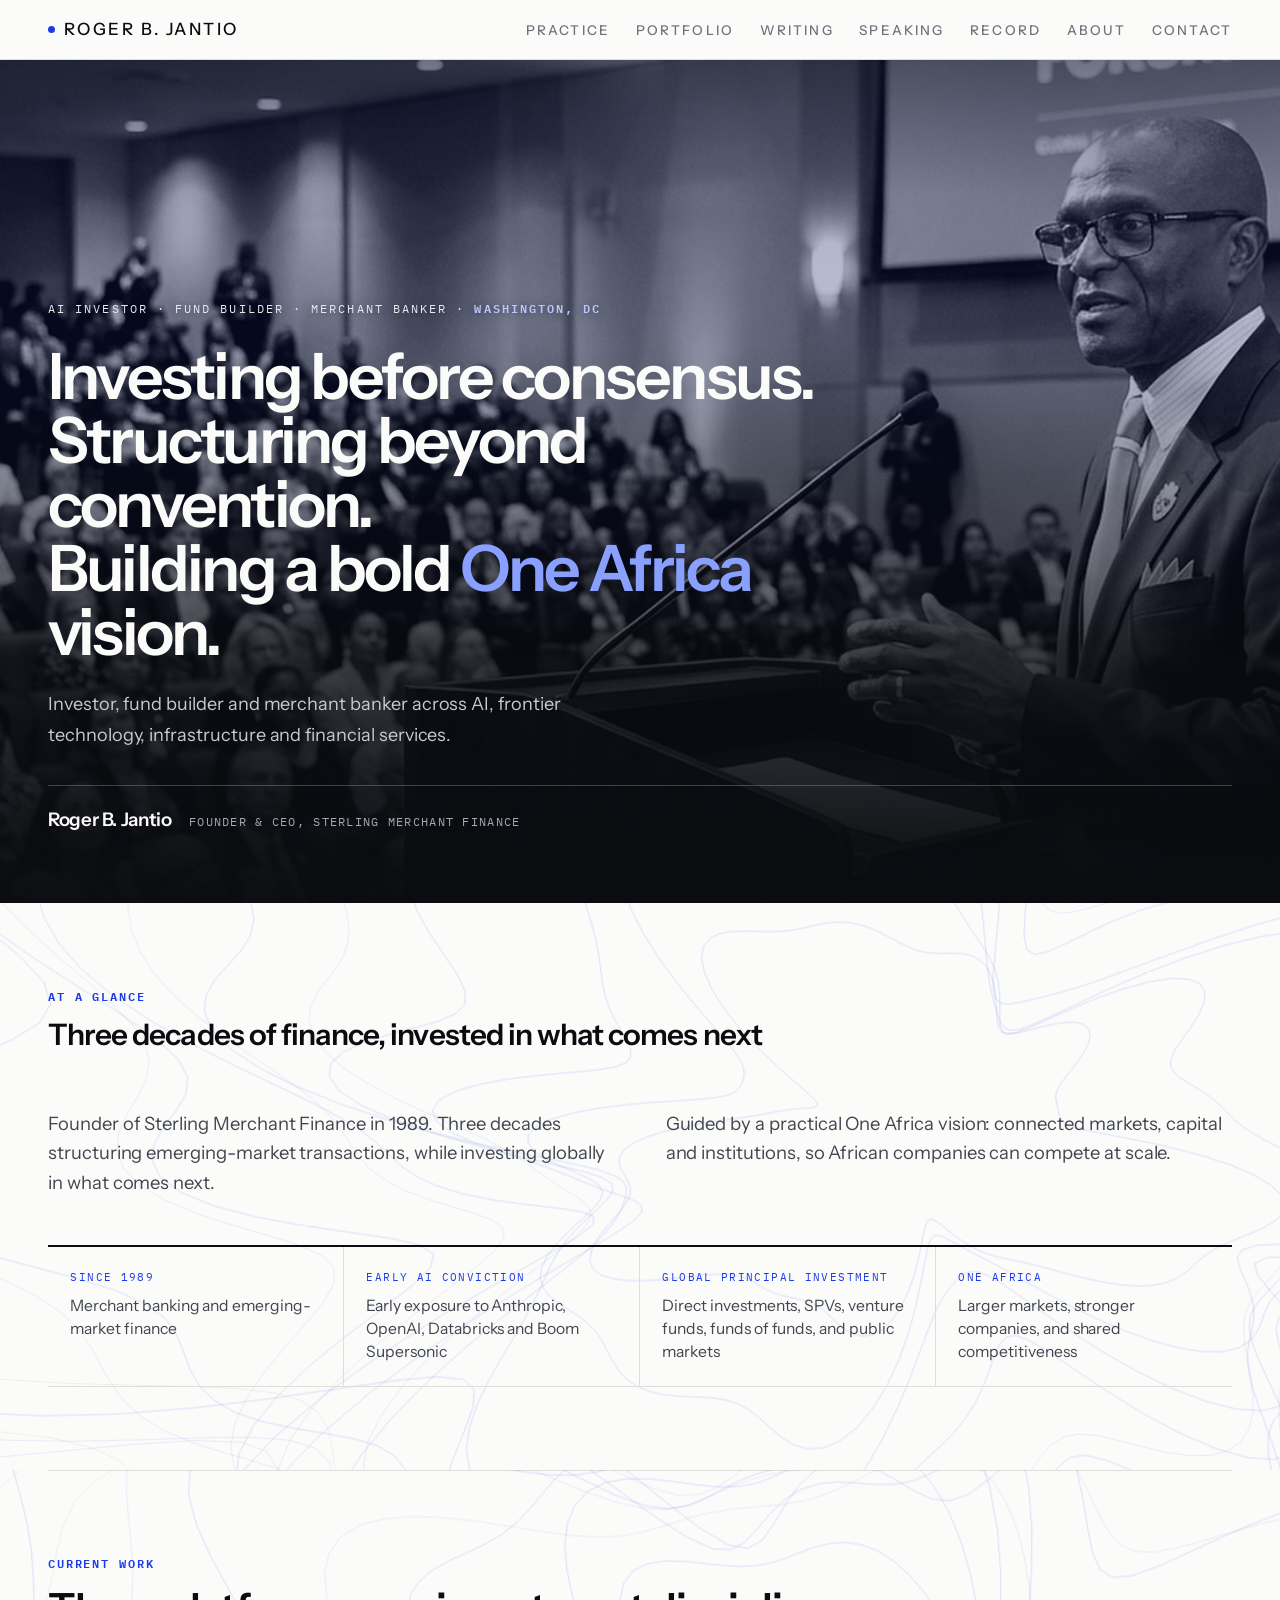
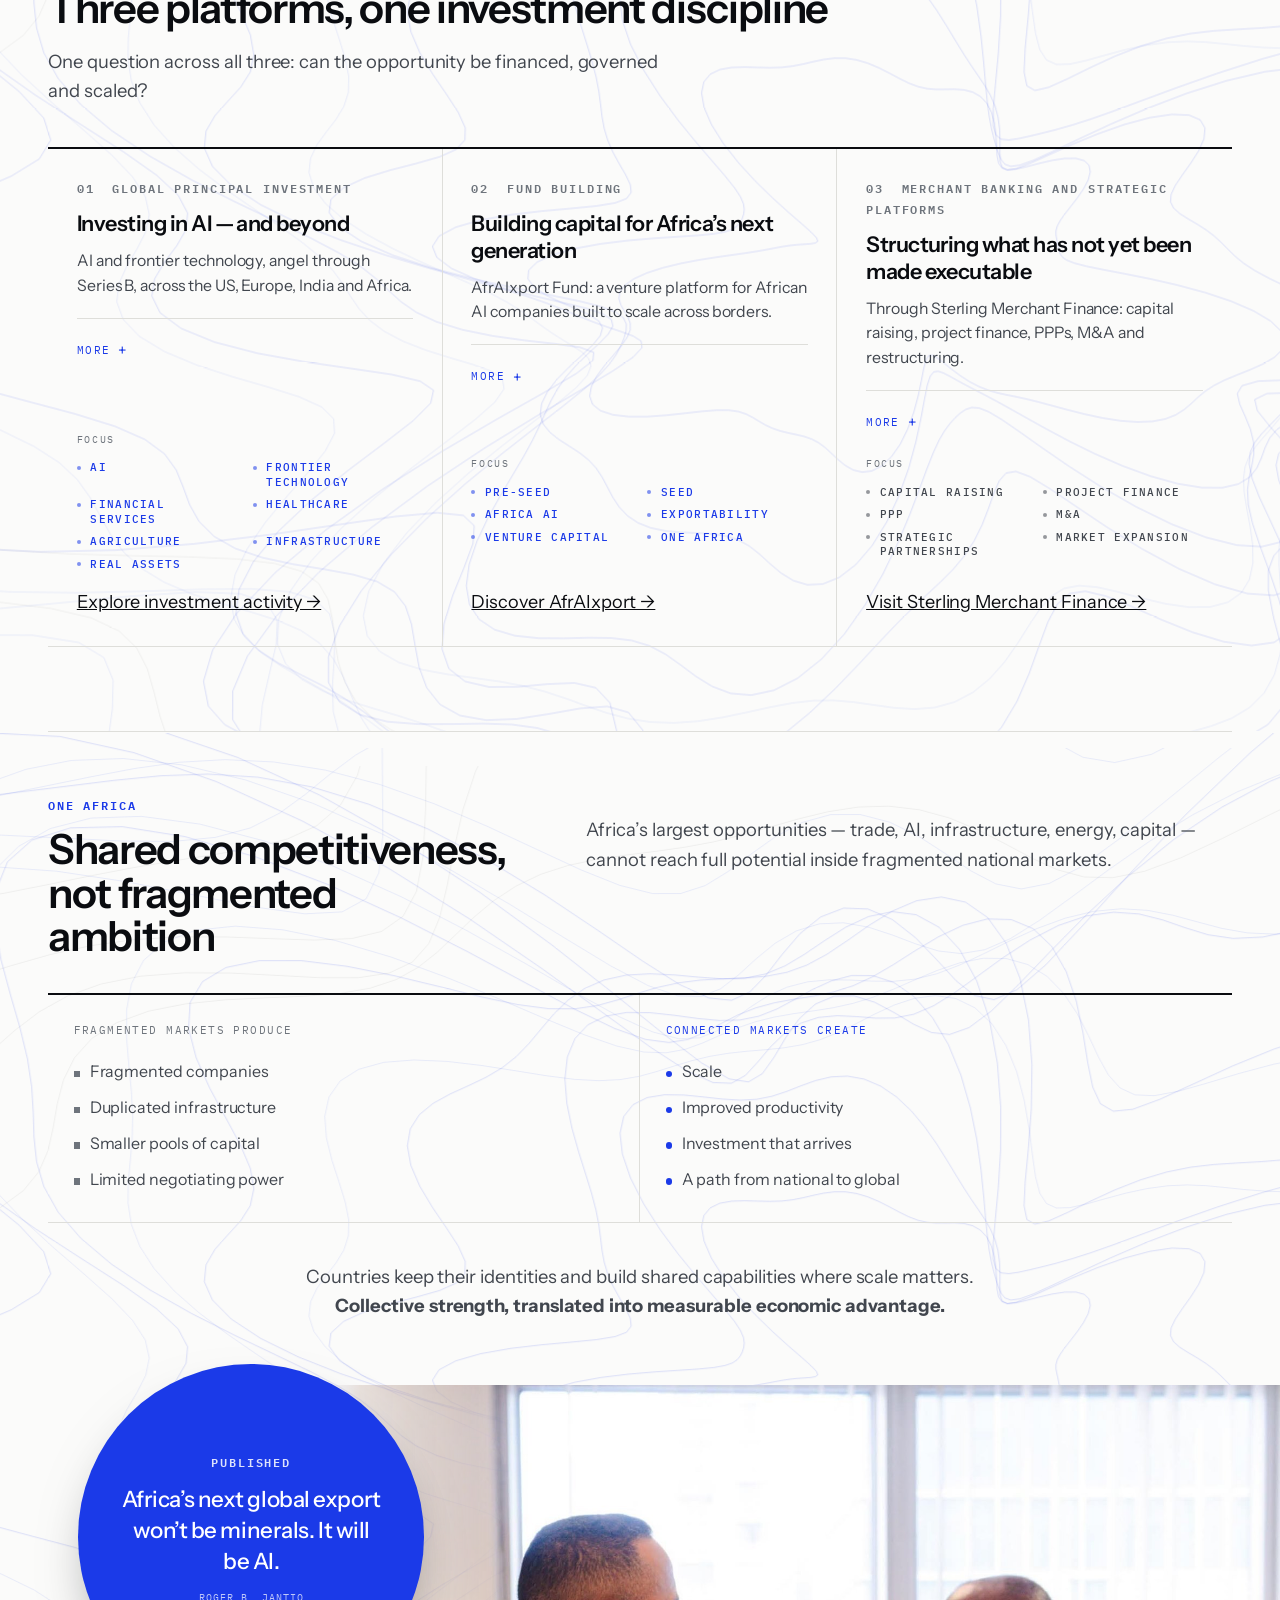
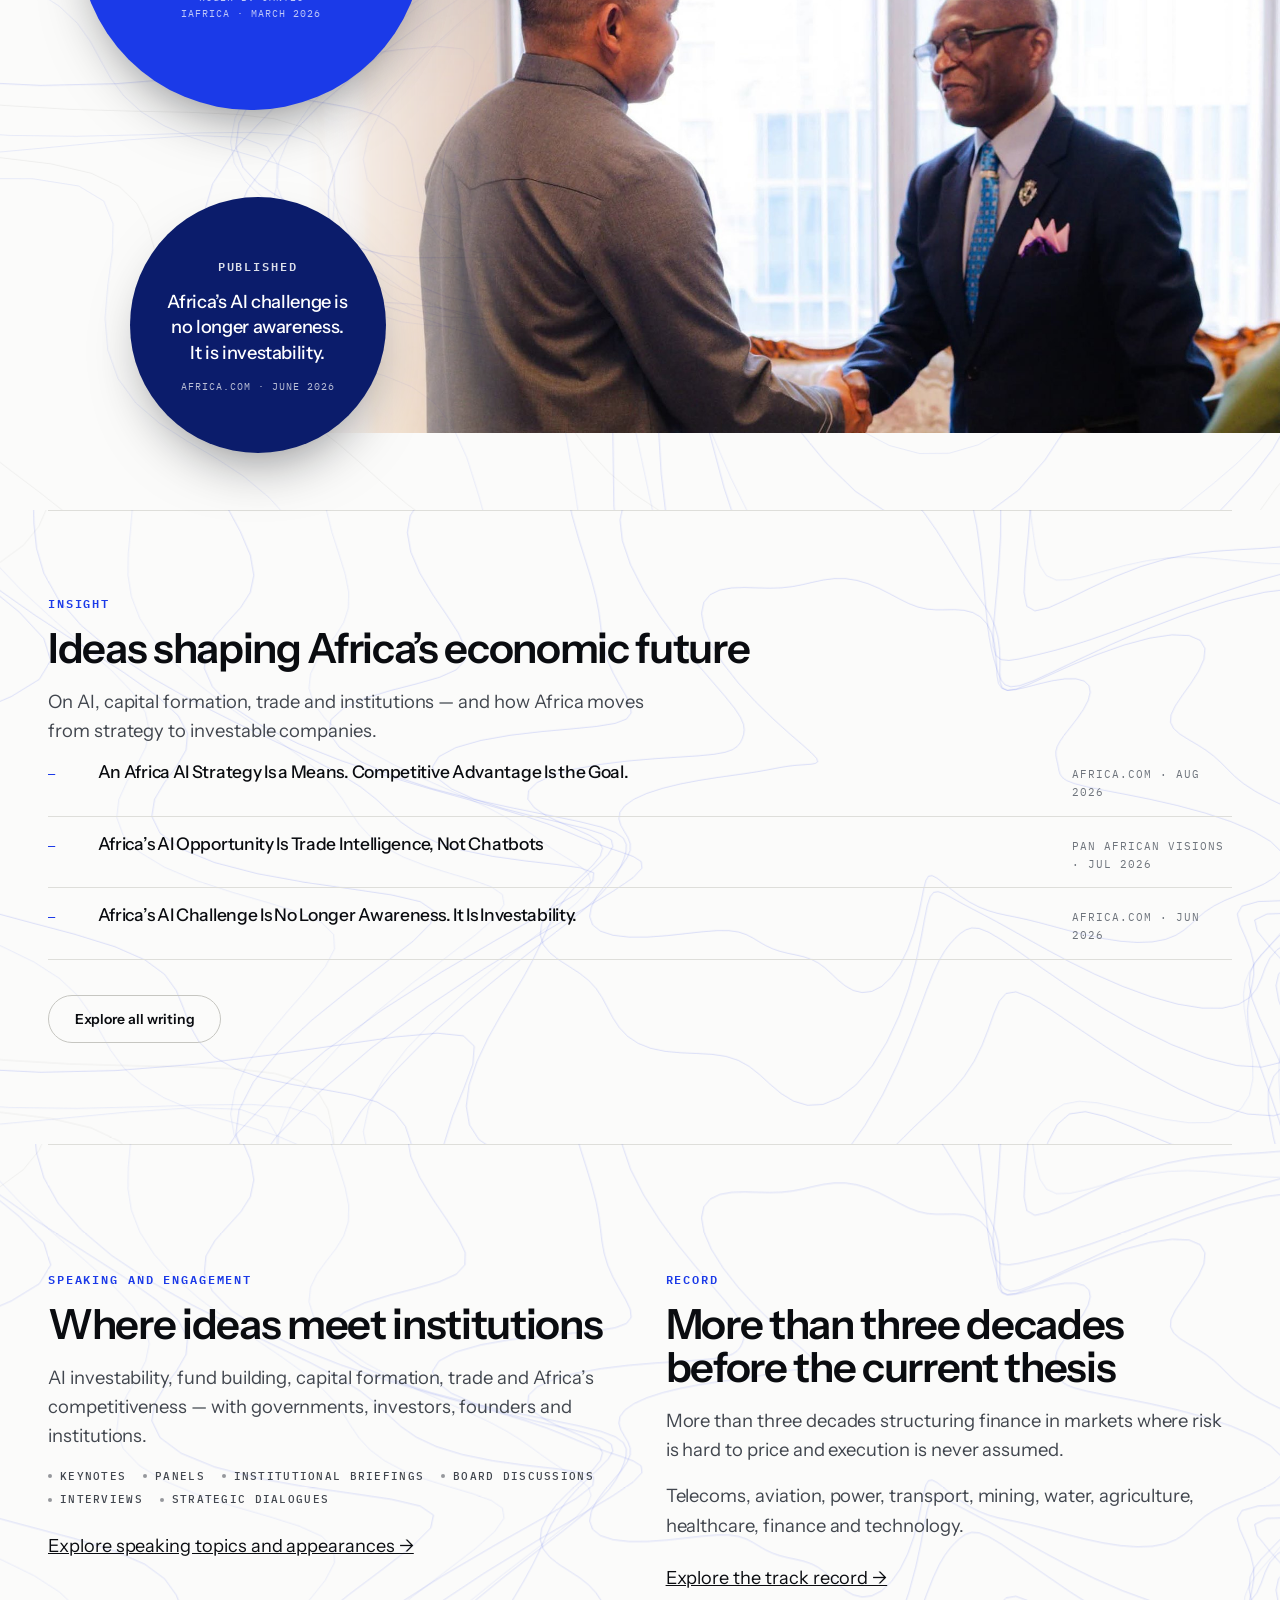
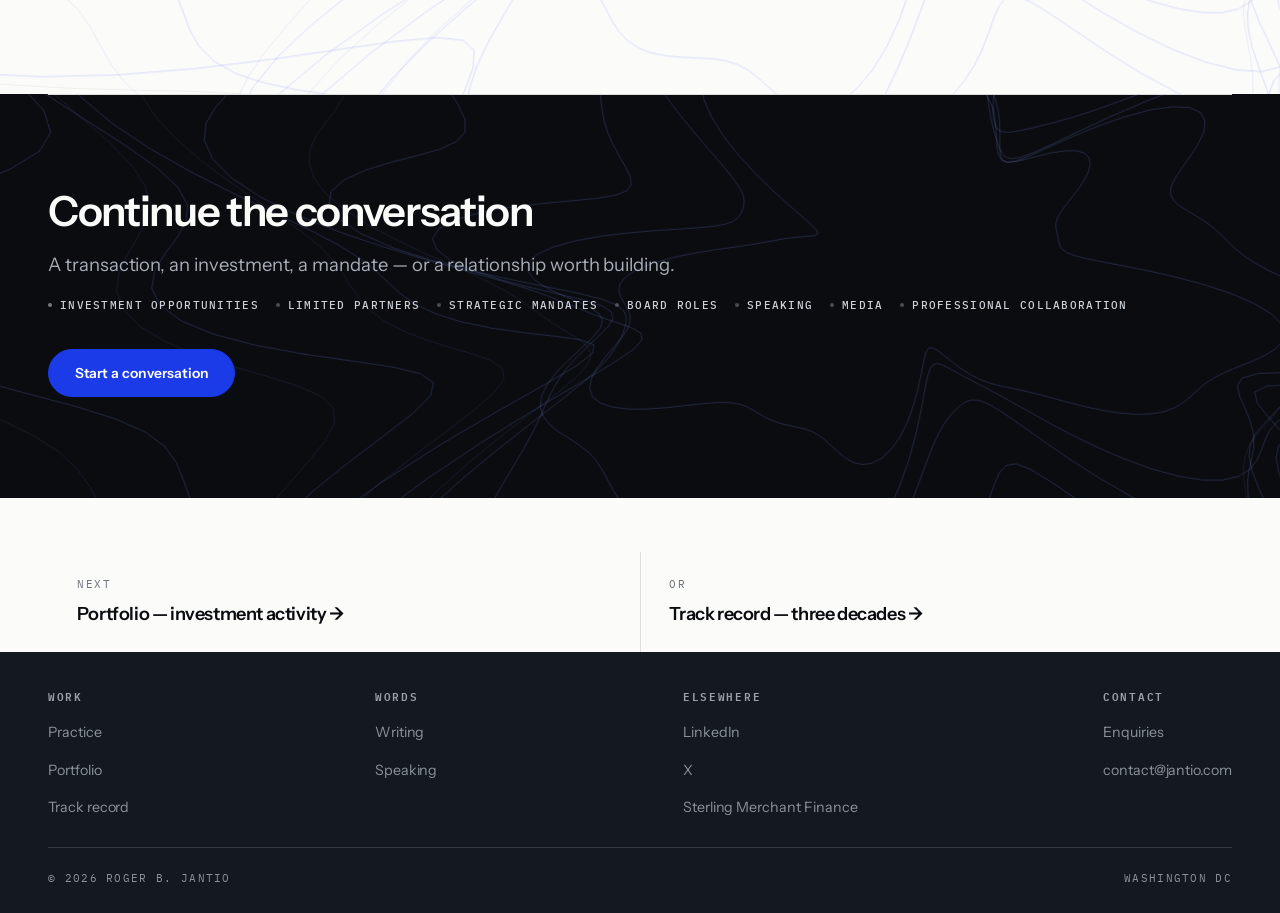
==== index.html @ f19a472d "Add files via upload" ====
<!DOCTYPE html>
<html lang="en">
<head>
<meta charset="utf-8">
<meta name="viewport" content="width=device-width, initial-scale=1">
<title>Roger B. Jantio — AI Investor &amp; Capital Structuring</title>
<meta name="description" content="Roger B. Jantio invests in early-stage AI companies, advises institutions on AI implementation, and builds the investment case for Africa's AI ecosystem. Founder and CEO, Sterling Merchant Finance Ltd.">
<link rel="preconnect" href="https://fonts.googleapis.com">
<link rel="preconnect" href="https://fonts.gstatic.com" crossorigin>
<link href="https://fonts.googleapis.com/css2?family=Instrument+Sans:ital,wght@0,400;0,500;0,600;0,700;1,400&family=IBM+Plex+Mono:wght@400;500;600&display=swap" rel="stylesheet">
<link rel="icon" type="image/png" href="images/favicon.png">
<link rel="stylesheet" href="assets/roger.css">
</head>
<body>
<nav class="nav">
  <div class="nav-in">
    <a class="id" href="index.html"><span class="dot" aria-hidden="true"></span>Roger&nbsp;B.&nbsp;Jantio</a>
    <ul class="nav-links">
      <li><a href="practice.html">Practice</a></li>
      <li><a href="portfolio.html">Portfolio</a></li>
      <li><a href="writing.html">Writing</a></li>
      <li><a href="speaking.html">Speaking</a></li>
      <li><a href="record.html">Record</a></li>
      <li><a href="about.html">About</a></li>
      <li><a href="contact.html">Contact</a></li>
    </ul>
    <button class="burger" aria-label="Menu" aria-expanded="false"><i></i><i></i><i></i></button>
  </div>
</nav>
<header class="hero">
  <div class="hero-shot">
    <img src="images/hero-wide.jpg" alt="Roger B. Jantio speaking at a lectern before a full auditorium">
    <div class="ghost">Wide shot &nbsp;&middot;&nbsp; images/hero-wide.jpg &nbsp;&middot;&nbsp; landscape, 21:9 or wider</div>
  </div>
  <div class="field" aria-hidden="true"></div>
  <div class="hero-in">
    <p class="kick up u1">AI investor &middot; Fund builder &middot; Merchant banker &middot; <b>Washington,&nbsp;DC</b></p>
    <h1 class="up u2">Investing before consensus.<br>Structuring beyond convention.<br>Building a bold <em>One Africa</em> vision.</h1>
    <p class="sub up u3">Investor, fund builder and merchant banker across AI, frontier technology, infrastructure and financial services.</p>
    <div class="nm up u4">
      <span class="n">Roger B. Jantio</span>
      <span class="r">Founder &amp; CEO, Sterling Merchant Finance</span>
    </div>
  </div>

</header>

<section class="sect">
  <div class="field" aria-hidden="true"></div>
  <div class="wrap">
    <span class="lab">At a glance</span>
    <h2 class="h2 h2-s">Three decades of finance, invested in what comes next</h2>
    <div class="duo">
      <p class="dek">Founder of Sterling Merchant Finance in 1989. Three decades structuring emerging-market transactions, while investing globally in what comes next.</p>
      <p class="dek">Guided by a practical One Africa vision: connected markets, capital and institutions, so African companies can compete at scale.</p>
    </div>
    <ul class="creds">
      <li><span class="cr-k">Since 1989</span><span class="cr-v">Merchant banking and emerging-market finance</span></li>
      <li><span class="cr-k">Early AI conviction</span><span class="cr-v">Early exposure to Anthropic, OpenAI, Databricks and Boom Supersonic</span></li>
      <li><span class="cr-k">Global principal investment</span><span class="cr-v">Direct investments, SPVs, venture funds, funds of funds, and public markets</span></li>
      <li><span class="cr-k">One Africa</span><span class="cr-v">Larger markets, stronger companies, and shared competitiveness</span></li>
    </ul>
  </div>
</section>

<section class="sect hr">
  <div class="field" aria-hidden="true"></div>
  <div class="wrap">
    <span class="lab">Current work</span>
    <h2 class="h2">Three platforms, one investment discipline</h2>
    <p class="dek">One question across all three: can the opportunity be financed, governed and scaled?</p>
    <div class="plats">
    <div class="plat">
      <span class="lab lab-m">01 &nbsp;Global principal investment</span>
      <h3>Investing in AI &mdash; and beyond</h3>
      <p>AI and frontier technology, angel through Series B, across the US, Europe, India and Africa.</p>
      <details class="more"><summary>More</summary><div class="more-bd"><p>The portfolio includes early investment exposure to companies that have since become leaders in artificial intelligence, alongside emerging businesses with credible paths toward category leadership and unicorn scale.</p><p>Beyond technology, Roger invests in and evaluates select opportunities across financial services, healthcare, sustainable agriculture, consumer markets, infrastructure, and real assets.</p></div></details>
      <span class="tg-lab">Focus</span><div class="tags"><span class="chip chip-a">AI</span><span class="chip chip-a">Frontier technology</span><span class="chip chip-a">Financial services</span><span class="chip chip-a">Healthcare</span><span class="chip chip-a">Agriculture</span><span class="chip chip-a">Infrastructure</span><span class="chip chip-a">Real assets</span></div>
      <a class="out" href="portfolio.html">Explore investment activity &rarr;</a>
    </div>
    <div class="plat">
      <span class="lab lab-m">02 &nbsp;Fund building</span>
      <h3>Building capital for Africa&rsquo;s next generation</h3>
      <p>AfrAIxport Fund: a venture platform for African AI companies built to scale across borders.</p>
      <details class="more"><summary>More</summary><div class="more-bd"><p>The fund is grounded in a simple thesis: Africa&rsquo;s AI challenge is no longer awareness. It is investability. The opportunity is to connect capable founders with appropriate capital, institutional support, larger markets, and pathways to global competitiveness.</p></div></details>
      <span class="tg-lab">Focus</span><div class="tags"><span class="chip chip-a">Pre-seed</span><span class="chip chip-a">Seed</span><span class="chip chip-a">Africa AI</span><span class="chip chip-a">Exportability</span><span class="chip chip-a">Venture capital</span><span class="chip chip-a">One Africa</span></div>
      <a class="out" href="practice.html#fund">Discover AfrAIxport &rarr;</a>
    </div>
    <div class="plat">
      <span class="lab lab-m">03 &nbsp;Merchant banking and strategic platforms</span>
      <h3>Structuring what has not yet been made executable</h3>
      <p>Through Sterling Merchant Finance: capital raising, project finance, PPPs, M&amp;A and restructuring.</p>
      <details class="more"><summary>More</summary><div class="more-bd"><p>His work spans governments, development institutions, corporations, investors, and sponsors, principally across Africa and other emerging markets. Where conviction and interests align, Sterling may also invest alongside its partners.</p></div></details>
      <span class="tg-lab">Focus</span><div class="tags"><span class="chip chip">Capital raising</span><span class="chip chip">Project finance</span><span class="chip chip">PPP</span><span class="chip chip">M&amp;A</span><span class="chip chip">Strategic partnerships</span><span class="chip chip">Market expansion</span></div>
      <a class="out" href="https://www.sterlingus.com/" target="_blank" rel="noopener">Visit Sterling Merchant Finance &rarr;</a>
    </div>
    </div>
  </div>
</section>

<section class="cols sect hr thesis-full">
  <div class="field" aria-hidden="true"></div>
  <div class="wrap">
    <span class="lab">One Africa</span>
    <h2 class="h2">Shared competitiveness, not fragmented ambition</h2>
    <p class="dek">Africa&rsquo;s largest opportunities &mdash; trade, AI, infrastructure, energy, capital &mdash; cannot reach full potential inside fragmented national markets.</p>
    <div class="versus">
      <div class="vs-col"><p class="vs-h">Fragmented markets produce</p><ul><li>Fragmented companies</li><li>Duplicated infrastructure</li><li>Smaller pools of capital</li><li>Limited negotiating power</li></ul></div>
      <div class="vs-col good"><p class="vs-h">Connected markets create</p><ul><li>Scale</li><li>Improved productivity</li><li>Investment that arrives</li><li>A path from national to global</li></ul></div>
    </div>
    <p class="dek closing">Countries keep their identities and build shared capabilities where scale matters. <strong>Collective strength, translated into measurable economic advantage.</strong></p>
  </div>
  <div class="thesis-in">
      <figure class="thesis-img">
        <img src="images/thesis.jpg" alt="Roger B. Jantio greeted with a handshake at a meeting, Republic of Madagascar">
        <div class="ghost">images/thesis.jpg</div>
      </figure>
      <figure class="quote reveal">
        <span class="lab">Published</span>
        <blockquote>Africa&rsquo;s next global export won&rsquo;t be minerals. It will be AI.</blockquote>
        <figcaption>Roger B. Jantio<br>iAfrica &middot; March 2026</figcaption>
      </figure>
      <figure class="quote2 reveal reveal-2">
        <span class="lab">Published</span>
        <blockquote>Africa&rsquo;s AI challenge is no longer awareness. It is investability.</blockquote>
        <figcaption>Africa.com &middot; June 2026</figcaption>
      </figure>
  </div>
</section>

<section class="sect hr">
  <div class="field" aria-hidden="true"></div>
  <div class="wrap">
    <span class="lab">Insight</span>
    <h2 class="h2">Ideas shaping Africa&rsquo;s economic future</h2>
    <p class="dek">On AI, capital formation, trade and institutions &mdash; and how Africa moves from strategy to investable companies.</p>
    <ul class="arts">
      <li><a href="https://africa.com/an-africa-ai-strategy-is-a-means-competitive-advantage-is-the-goal" target="_blank" rel="noopener"><span class="ix">&mdash;</span><span class="ti">An Africa AI Strategy Is a Means. Competitive Advantage Is the Goal.</span><span class="sr">Africa.com &middot; Aug 2026</span></a></li>
      <li><a href="https://panafricanvisions.com/2026/07/africas-ai-opportunity-is-trade-intelligence-not-chatbots/" target="_blank" rel="noopener"><span class="ix">&mdash;</span><span class="ti">Africa&rsquo;s AI Opportunity Is Trade Intelligence, Not Chatbots</span><span class="sr">Pan African Visions &middot; Jul 2026</span></a></li>
      <li><a href="https://africa.com/africas-ai-challenge-is-no-longer-awareness-it-is-investability/" target="_blank" rel="noopener"><span class="ix">&mdash;</span><span class="ti">Africa&rsquo;s AI Challenge Is No Longer Awareness. It Is Investability.</span><span class="sr">Africa.com &middot; Jun 2026</span></a></li>
    </ul>
    <p style="margin-top:clamp(1.5rem,3vw,2.2rem)"><a class="pill pill-d" href="writing.html">Explore all writing</a></p>
  </div>
</section>

<section class="sect hr">
  <div class="field" aria-hidden="true"></div>
  <div class="wrap">
    <div class="duo">
      <div>
        <span class="lab">Speaking and engagement</span>
        <h2 class="h2">Where ideas meet institutions</h2>
        <p class="dek">AI investability, fund building, capital formation, trade and Africa&rsquo;s competitiveness &mdash; with governments, investors, founders and institutions.</p>
        <div class="tags"><span class="chip">Keynotes</span><span class="chip">Panels</span><span class="chip">Institutional briefings</span><span class="chip">Board discussions</span><span class="chip">Interviews</span><span class="chip">Strategic dialogues</span></div>
        <p style="margin-top:1.4rem"><a class="out" href="speaking.html">Explore speaking topics and appearances &rarr;</a></p>
      </div>
      <div>
        <span class="lab">Record</span>
        <h2 class="h2">More than three decades before the current thesis</h2>
        <p class="dek">More than three decades structuring finance in markets where risk is hard to price and execution is never assumed.</p>
        <p class="dek">Telecoms, aviation, power, transport, mining, water, agriculture, healthcare, finance and technology.</p>
        <p style="margin-top:1.4rem"><a class="out" href="record.html">Explore the track record &rarr;</a></p>
      </div>
    </div>
  </div>
</section>

<section class="sect dk hr">
  <div class="field" aria-hidden="true"></div>
  <div class="wrap">
    <h2 class="h2">Continue the conversation</h2>
    <p class="dek">A transaction, an investment, a mandate &mdash; or a relationship worth building.</p>
    <div class="tags"><span class="chip">Investment opportunities</span><span class="chip">Limited partners</span><span class="chip">Strategic mandates</span><span class="chip">Board roles</span><span class="chip">Speaking</span><span class="chip">Media</span><span class="chip">Professional collaboration</span></div>
    <p style="margin-top:clamp(1.5rem,3vw,2.2rem)"><a class="pill" href="contact.html">Start a conversation</a></p>
  </div>
</section>

<div class="wrap">
  <div class="nextnav">
    <a href="portfolio.html"><span class="k">Next</span><span class="t">Portfolio &mdash; investment activity &rarr;</span></a>
    <a href="record.html"><span class="k">Or</span><span class="t">Track record &mdash; three decades &rarr;</span></a>
  </div>
</div>
<footer>
  <div class="foot-in">
    <div class="foot-top">
      <div><h5>Work</h5><ul><li><a href="practice.html">Practice</a></li><li><a href="portfolio.html">Portfolio</a></li><li><a href="record.html">Track record</a></li></ul></div>
      <div><h5>Words</h5><ul><li><a href="writing.html">Writing</a></li><li><a href="speaking.html">Speaking</a></li></ul></div>
      <div><h5>Elsewhere</h5><ul>
        <li><a href="https://www.linkedin.com/in/roger-jantio-3262a113/" target="_blank" rel="noopener">LinkedIn</a></li>
        <li><a href="https://x.com/Rjantio" target="_blank" rel="noopener">X</a></li>
        <li><a href="https://www.sterlingus.com" target="_blank" rel="noopener">Sterling Merchant Finance</a></li>
      </ul></div>
      <div><h5>Contact</h5><ul><li><a href="contact.html">Enquiries</a></li><li><a href="mailto:contact@jantio.com">contact@jantio.com</a></li></ul></div>
    </div>
    <div class="foot-bot"><span>&copy; 2026 Roger B. Jantio</span><span>Washington&nbsp;DC</span></div>
  </div>
</footer>

<script src="assets/site.js"></script>
</body>
</html>
---- assets/roger.css ----
/* ============================================================
   Roger B. Jantio — shared stylesheet
   Sister system to Sterling: same fonts and cobalt, different
   structure. Cinematic dark hero, light editorial body.
   ============================================================ */

:root{
  --paper:#FBFBFA;
  --panel:#F1F1EF;
  --ink:#0A0C10;
  --ink-lift:#141821;
  --ink-2:#41464E;
  --ink-3:#6E747C;
  --line:#DEDEDA;
  --line-2:#C6C6C1;
  --line-dk:rgba(251,251,250,.15);
  --cobalt:#1B3AE8;
  --navy:#0B1C6B;
  --cobalt-lift:#8AA0FF;
  --amber:#E09B18;
  --wash:rgba(27,58,232,.055);
  --sans:'Instrument Sans',-apple-system,'Segoe UI',Helvetica,Arial,sans-serif;
  --mono:'IBM Plex Mono',ui-monospace,'SF Mono',Menlo,monospace;
  --gut:clamp(1.3rem,4vw,3rem);
  --max:82rem;
}
*{box-sizing:border-box}
html{-webkit-text-size-adjust:100%;scroll-behavior:smooth}
body{
  margin:0;background:var(--paper);color:var(--ink);font-family:var(--sans);
  font-size:clamp(1.04rem,.32vw + .97rem,1.13rem);line-height:1.68;letter-spacing:-.003em;
  -webkit-font-smoothing:antialiased;overflow-x:hidden;
}
a{color:inherit}
img{max-width:100%}
.wrap{max-width:var(--max);margin:0 auto;padding:0 var(--gut);position:relative;z-index:2}
.sect{padding:clamp(3.2rem,6.5vw,5.6rem) 0;position:relative}
.sect.hr::before{content:"";position:absolute;top:0;left:var(--gut);right:var(--gut);height:1px;background:var(--line)}
.dk{background:var(--ink);color:var(--paper)}
.dk .lab{color:var(--cobalt-lift)}
.dk .h1,.dk .h2,.dk .h3{color:var(--paper)}
.dk .dek{color:#A8AEB7}
.dk .note{color:#767D87}
.dk .chip{border-color:var(--line-dk);color:#CDD2D9}
.dk .prose p{color:#B5BBC3}

/* ---------- type ---------- */
.lab{font-family:var(--mono);font-weight:600;font-size:.78rem;letter-spacing:.15em;text-transform:uppercase;color:var(--cobalt);display:block}
.lab-m{color:var(--ink-3)}
.h1{font-size:clamp(2.1rem,5.2vw,3.6rem);font-weight:600;letter-spacing:-.04em;line-height:1;margin:.85rem 0 0;text-wrap:balance}
.h2{font-size:clamp(1.7rem,3.4vw,2.6rem);font-weight:600;letter-spacing:-.032em;line-height:1.04;margin:.8rem 0 0}
.h3{font-size:1.2rem;font-weight:600;letter-spacing:-.024em;margin:0}
.dek{margin:1.05rem 0 0;color:var(--ink-2);max-width:45rem;font-size:1.15rem;line-height:1.6}
.prose p{margin:0 0 1.15rem;max-width:43rem;color:var(--ink-2)}
.prose p:last-child{margin-bottom:0}
.chip{font-family:var(--mono);font-size:.67rem;font-weight:500;letter-spacing:.12em;text-transform:uppercase;border:1px solid var(--line-2);color:var(--ink-2);padding:.22rem .45rem;display:inline-block;white-space:nowrap}
.chip-a{border-color:var(--cobalt);color:var(--cobalt)}
.tags{display:flex;flex-wrap:wrap;gap:.32rem;margin-top:1rem}
/* ---------- bulleted lists ---------- */
.blist{list-style:none;margin:1.2rem 0 0;padding:0}
.blist li{position:relative;padding:.65rem 0 .65rem 1.7rem;color:var(--ink-2);border-bottom:1px solid var(--line);max-width:43rem}
.blist li:first-child{border-top:1px solid var(--line)}
.blist li::before{content:"";position:absolute;left:0;top:1.35em;width:.75rem;height:1.5px;background:var(--cobalt)}
.blist strong{color:var(--ink);font-weight:600}
.dk .blist li{color:#B5BBC3;border-color:var(--line-dk)}
.dk .blist li:first-child{border-top-color:var(--line-dk)}
.dk .blist strong{color:var(--paper)}

.note{font-family:var(--mono);font-size:.72rem;letter-spacing:.04em;color:var(--ink-3);margin-top:.9rem;line-height:1.75}
.pill{display:inline-block;border-radius:999px;padding:.7rem 1.6rem;text-decoration:none;font-size:.87rem;font-weight:600;background:var(--cobalt);color:#fff;border:1.5px solid var(--cobalt);transition:all .2s}
.pill:hover{background:#0A1E8C;border-color:#0A1E8C}
.pill-d{background:transparent;color:var(--ink);border-color:var(--line-2)}
.pill-d:hover{background:var(--ink);color:var(--paper);border-color:var(--ink)}
.pill-o{background:transparent;color:#fff;border-color:rgba(255,255,255,.7)}
.pill-o:hover{background:#fff;color:var(--ink)}

/* ---------- contour field ---------- */
.field{position:absolute;inset:0;overflow:hidden;pointer-events:none;z-index:0}
.field svg{position:absolute;left:50%;top:50%;width:172%;height:auto;transform:translate(-50%,-50%);will-change:transform}
.field path{fill:none;vector-effect:non-scaling-stroke}
.fl-1 path{stroke:rgba(27,58,232,.15);stroke-width:1}
.fl-2 path{stroke:rgba(27,58,232,.085);stroke-width:1}
.fl-3 path{stroke:rgba(10,12,16,.06);stroke-width:1}
.dk .fl-1 path{stroke:rgba(138,160,255,.22)}
.dk .fl-2 path{stroke:rgba(138,160,255,.12)}
.dk .fl-3 path{stroke:rgba(251,251,250,.06)}


/* ---------- large-display scaling ----------
   Below 1750px nothing changes, so laptops render exactly as before. Above it
   the root grows about 1px per 100px of viewport, capped at 34px — so type,
   spacing and the 84rem container all scale together on a big monitor or a
   conference-room screen instead of shrinking into the middle. */
@media(min-width:1750px){
  html{font-size:clamp(16px, calc(16px + (100vw - 1750px) / 100), 34px)}
}

/* ---------- nav ---------- */
.nav{position:sticky;top:0;z-index:90;background:rgba(251,251,250,.93);backdrop-filter:blur(12px);border-bottom:1px solid var(--line)}
.nav-in{max-width:var(--max);margin:0 auto;padding:.9rem var(--gut);display:flex;align-items:center;justify-content:space-between;gap:1.2rem}
.nav .id{font-size:1.06rem;font-weight:500;letter-spacing:.15em;text-transform:uppercase;text-decoration:none;display:flex;align-items:center;gap:.55rem;white-space:nowrap}
.dot{width:.44rem;height:.44rem;border-radius:50%;background:var(--cobalt);display:inline-block;flex:0 0 auto}
.nav-links{display:flex;gap:clamp(.7rem,2vw,1.7rem);list-style:none;margin:0;padding:0;align-items:center}
.nav-links a{font-size:.84rem;font-weight:500;letter-spacing:.16em;text-transform:uppercase;text-decoration:none;color:var(--ink-3);padding:.25rem 0;border-bottom:1.5px solid transparent;transition:color .18s,border-color .18s;white-space:nowrap}
.nav-links a:hover,.nav-links a:focus-visible{color:var(--ink);border-bottom-color:var(--cobalt)}
.nav-links a[aria-current="page"]{color:var(--ink);border-bottom-color:var(--cobalt)}
.burger{display:none;appearance:none;background:transparent;border:1px solid var(--line-2);width:38px;height:34px;cursor:pointer;position:relative;border-radius:2px}
.burger i{position:absolute;left:9px;right:9px;height:1.5px;background:var(--ink);transition:transform .25s,opacity .2s}
.burger i:nth-child(1){top:11px}.burger i:nth-child(2){top:16px}.burger i:nth-child(3){top:21px}
.burger[aria-expanded="true"] i:nth-child(1){transform:translateY(5px) rotate(45deg)}
.burger[aria-expanded="true"] i:nth-child(2){opacity:0}
.burger[aria-expanded="true"] i:nth-child(3){transform:translateY(-5px) rotate(-45deg)}
@media(max-width:1040px){
  .burger{display:block}
  .nav-links{position:absolute;top:100%;left:0;right:0;background:var(--paper);border-bottom:1px solid var(--line);flex-direction:column;align-items:stretch;gap:0;padding:.4rem var(--gut) 1rem;display:none}
  .nav-links.open{display:flex}
  .nav-links a{padding:.8rem 0;border-bottom:1px solid var(--line);font-size:.88rem}
}

/* ---------- cinematic hero: wide shot on top, gradient into the dark card ---------- */
.hero{
  position:relative;background:var(--ink);color:var(--paper);overflow:hidden;
  display:flex;align-items:flex-end;
  min-height:calc(100vh - 3.6rem);
  min-height:calc(100svh - 3.6rem);
}
/* the photograph fills the whole card; the copy sits over its lower half */
.hero-shot{position:absolute;inset:0;overflow:hidden;z-index:1}
.hero-shot img{
  width:100%;height:100%;object-fit:cover;object-position:center 20%;display:block;
  /* greyscale. For colour instead, swap this line for:
     filter:saturate(.9) contrast(1.05) brightness(.92); */
  filter:grayscale(1) contrast(1.1) brightness(.9);
}
.hero-shot .ghost{
  position:absolute;inset:0;display:none;flex-direction:column;align-items:center;justify-content:center;gap:.5rem;
  font-family:var(--mono);font-size:.68rem;letter-spacing:.14em;text-transform:uppercase;color:#5D646E;text-align:center;padding:1.6rem;line-height:2;
}
.hero-shot.empty img{display:none}
.hero-shot.empty .ghost{display:flex}
/* clear at the top, deep enough at the bottom to carry the type */
/* the faint blue in the grey. One alpha to tune; delete this rule for plain grey */
.hero-shot::before{
  content:"";position:absolute;inset:0;z-index:1;pointer-events:none;
  background:linear-gradient(180deg,rgba(31,58,200,.20) 0%,rgba(31,58,200,.13) 46%,rgba(31,58,200,.05) 100%);
}
.hero-shot::after{
  content:"";position:absolute;inset:0;z-index:2;pointer-events:none;
  background:linear-gradient(180deg,
    rgba(10,12,16,.44) 0%, rgba(10,12,16,.10) 16%, rgba(10,12,16,.08) 34%,
    rgba(10,12,16,.46) 58%, rgba(10,12,16,.80) 76%, rgba(10,12,16,.95) 92%, rgba(10,12,16,.99) 100%);
}
.hero-in{
  position:relative;z-index:3;width:100%;max-width:var(--max);margin:0 auto;
  padding:clamp(4rem,10vw,7rem) var(--gut) clamp(2.6rem,5.5vw,4.2rem);
}
.hero .kick{font-family:var(--mono);font-size:.72rem;letter-spacing:.18em;text-transform:uppercase;color:#B4BBC4;margin:0 0 clamp(1rem,2.4vw,1.6rem)}
.hero .kick b{color:var(--cobalt-lift);font-weight:500}
.hero h1{font-size:clamp(2.05rem,6vw,4rem);font-weight:600;letter-spacing:-.043em;line-height:1;margin:0;max-width:20ch;text-wrap:balance}
.hero h1 em{font-style:normal;color:var(--cobalt-lift)}
.hero .sub{margin:clamp(1.1rem,2.5vw,1.6rem) 0 0;max-width:38rem;color:#C6CBD2;font-size:1.13rem}
.hero .nm{margin:clamp(1.4rem,3.2vw,2.2rem) 0 0;padding-top:1.1rem;border-top:1px solid rgba(251,251,250,.22);display:flex;flex-wrap:wrap;align-items:baseline;gap:.4rem 1.1rem}
.hero .nm .n{font-size:1.17rem;font-weight:600;letter-spacing:-.02em}
.hero .nm .r{font-family:var(--mono);font-size:.73rem;letter-spacing:.11em;text-transform:uppercase;color:#A2AAB3}

/* ---------- interior page hero ---------- */
.phero{position:relative;overflow:hidden;padding:clamp(2.6rem,6vw,4.4rem) 0 clamp(2rem,4.5vw,3.2rem);border-bottom:1px solid var(--line)}
/* a photograph on the right of every page head, dissolving into the paper */
.phero-img{position:absolute;top:0;right:0;bottom:0;width:46%;z-index:1;pointer-events:none}
.phero-img img{
  width:100%;height:100%;object-fit:cover;display:block;
  /* the hero's blue-grey treatment: greyscale, then sepia+hue-rotate to tint
     it cool. Drop the sepia/hue-rotate/saturate trio to go plain greyscale. */
  filter:grayscale(1) sepia(.30) hue-rotate(188deg) saturate(1.45) contrast(1.04) brightness(.99);
}
.phero-img::after{
  content:"";position:absolute;inset:0;
  background:linear-gradient(90deg,var(--paper) 0%,rgba(251,251,250,.92) 10%,rgba(251,251,250,.40) 30%,rgba(251,251,250,.07) 54%,rgba(251,251,250,0) 70%);
}
.phero.dk .phero-img::after{
  background:linear-gradient(90deg,var(--ink) 0%,rgba(10,12,16,.92) 10%,rgba(10,12,16,.40) 30%,rgba(10,12,16,.07) 54%,rgba(10,12,16,0) 70%);
}
.phero .wrap{position:relative;z-index:3}
@media(min-width:901px){ .phero .wrap{padding-right:calc(var(--gut) + 30%)} }
@media(max-width:900px){ .phero-img{display:none} }
.phero .crumb{font-family:var(--mono);font-size:.69rem;letter-spacing:.16em;text-transform:uppercase;color:var(--ink-3);margin:0}
.phero.dk{border-bottom:0}
.phero.dk .crumb{color:#8F97A1}

/* ---------- practices ---------- */
.trio{display:grid;grid-template-columns:repeat(3,1fr);gap:clamp(1.4rem,3vw,2.6rem);margin-top:clamp(2rem,4vw,2.9rem)}
.prac{position:relative;padding-top:1.1rem}
.prac::before{content:"";position:absolute;top:0;left:0;width:2.2rem;height:2px;background:var(--cobalt)}
.prac h3{font-size:1.19rem;font-weight:600;letter-spacing:-.022em;margin:.8rem 0 .55rem}
.prac p{margin:0;color:var(--ink-2);font-size:1.05rem}
@media(max-width:880px){.trio{grid-template-columns:1fr;gap:1.9rem}}
.duo{display:grid;grid-template-columns:1fr 1fr;gap:clamp(1.6rem,4vw,3.4rem);margin-top:clamp(1.8rem,4vw,2.6rem)}
@media(max-width:760px){.duo{grid-template-columns:1fr;gap:1.8rem}}

/* ---------- charts ---------- */
.filters{display:flex;flex-wrap:wrap;gap:.4rem;margin-top:clamp(1.6rem,3.5vw,2.2rem)}
.fbtn{appearance:none;font-family:var(--mono);font-size:.7rem;font-weight:500;letter-spacing:.12em;text-transform:uppercase;background:transparent;border:1px solid var(--line-2);color:var(--ink-2);padding:.4rem .8rem;cursor:pointer;transition:all .18s;border-radius:999px}
.fbtn:hover{border-color:var(--cobalt);color:var(--cobalt)}
.fbtn[aria-pressed="true"]{background:var(--ink);border-color:var(--ink);color:var(--paper)}
.ch-grid{display:grid;grid-template-columns:1fr 1.15fr;gap:clamp(2rem,5vw,4rem);margin-top:clamp(1.8rem,4vw,2.5rem);align-items:start}
@media(max-width:880px){.ch-grid{grid-template-columns:1fr}}
.ch-hd{font-family:var(--mono);font-size:.7rem;font-weight:600;letter-spacing:.14em;text-transform:uppercase;color:var(--ink-3);padding-bottom:.8rem;border-bottom:1px solid var(--ink);margin:0 0 1.1rem;display:flex;justify-content:space-between;gap:1rem}
.ch-hd span{color:var(--cobalt)}
.bars{list-style:none;margin:0;padding:0}
.bars li{display:grid;grid-template-columns:minmax(0,5.6rem) minmax(0,1fr) 2.2rem;gap:.85rem;align-items:center;padding:.5rem 0}
.bars .bl{font-family:var(--mono);font-size:.74rem;color:var(--ink-2)}
.bars .tr{height:12px;background:var(--panel);position:relative;overflow:hidden;border-radius:999px}
.bars .tr i{position:absolute;inset:0 auto 0 0;width:0;background:var(--cobalt);transition:width .8s cubic-bezier(.2,.75,.25,1);border-radius:999px}
.bars .vl{font-family:var(--mono);font-size:.73rem;color:var(--ink-3);text-align:right;font-variant-numeric:tabular-nums}
.spark{width:100%;height:auto;display:block;overflow:visible}
.spark .grid{stroke:var(--line);stroke-width:1}
.spark .area{fill:var(--wash)}
.spark .ln{fill:none;stroke:var(--cobalt);stroke-width:2;stroke-linejoin:round;stroke-linecap:round}
.spark .pt{fill:var(--paper);stroke:var(--cobalt);stroke-width:2}
.spark text{font-family:var(--mono);font-size:9px;fill:var(--ink-3);letter-spacing:.08em}

/* ---------- tables / lists ---------- */
.tbl-scroll{overflow-x:auto;-webkit-overflow-scrolling:touch;margin-top:clamp(1.8rem,4vw,2.5rem)}
table.pf{width:100%;border-collapse:collapse;min-width:40rem;font-family:var(--mono)}
table.pf th{text-align:left;font-size:.67rem;font-weight:600;letter-spacing:.15em;text-transform:uppercase;color:var(--ink-3);border-bottom:1px solid var(--ink);padding:.5rem .9rem .5rem 0;white-space:nowrap}
table.pf td{border-bottom:1px solid var(--line);padding:.78rem .9rem .78rem 0;font-size:.89rem;vertical-align:middle}
table.pf tbody tr{transition:background .15s}
table.pf tbody tr:hover{background:var(--wash)}
table.pf td.co{font-family:var(--sans);font-size:1.01rem;font-weight:500;letter-spacing:-.012em;color:var(--ink-3)}
table.pf td.g{color:var(--ink-3);white-space:nowrap}

.arts{list-style:none;margin:0;padding:0}
.arts li{border-bottom:1px solid var(--line)}
.arts a{display:grid;grid-template-columns:1.8rem minmax(0,1fr) minmax(0,10rem);gap:.3rem clamp(.7rem,1.8vw,1.3rem);padding:.9rem 0;text-decoration:none;align-items:baseline;transition:background .15s}
.arts a:hover,.arts a:focus-visible{background:var(--wash)}
.arts .ix{font-family:var(--mono);font-size:.72rem;color:var(--cobalt)}
.arts .ti{font-size:1.09rem;font-weight:500;letter-spacing:-.017em;line-height:1.38}
.arts a:hover .ti{color:var(--cobalt)}
.arts .sr{font-family:var(--mono);font-size:.68rem;letter-spacing:.09em;text-transform:uppercase;color:var(--ink-3)}
@media(max-width:720px){.arts a{grid-template-columns:1.7rem minmax(0,1fr)}.arts .sr{grid-column:2}}
.grp{margin-top:clamp(1.9rem,4vw,2.6rem)}
.grp-hd{display:flex;align-items:baseline;gap:.8rem;border-top:2px solid var(--ink);padding-top:.7rem;flex-wrap:wrap}
.grp-hd h3{font-size:1.09rem;font-weight:600;letter-spacing:-.02em;margin:0}
.grp-hd .cnt{font-family:var(--mono);font-size:.69rem;letter-spacing:.13em;text-transform:uppercase;color:var(--cobalt);margin-left:auto}

.talks{list-style:none;margin:clamp(1.7rem,4vw,2.3rem) 0 0;padding:0;border-top:2px solid var(--ink)}
.talks li{border-bottom:1px solid var(--line);padding:1.05rem 0;display:grid;grid-template-columns:minmax(0,1fr) minmax(0,7.5rem);gap:.4rem 1.2rem;align-items:baseline}
.talks .q{font-size:1.1rem;font-weight:600;letter-spacing:-.019em;line-height:1.35}
.talks .d{margin:.45rem 0 0;color:var(--ink-2);font-size:1.02rem;max-width:43rem}
@media(max-width:640px){.talks li{grid-template-columns:1fr}}

.roles{list-style:none;margin:clamp(1.7rem,4vw,2.3rem) 0 0;padding:0;border-top:1px solid var(--line-2)}
.roles li{border-bottom:1px solid var(--line);padding:.85rem 0;display:grid;grid-template-columns:minmax(0,1fr) minmax(0,14rem);gap:.25rem 1.4rem;align-items:baseline}
.roles .og{font-size:1.07rem;font-weight:500;letter-spacing:-.014em}
.roles .ti{font-family:var(--mono);font-size:.72rem;letter-spacing:.1em;text-transform:uppercase;color:var(--ink-3)}
@media(max-width:640px){.roles li{grid-template-columns:1fr}}

/* ---------- timeline ---------- */
.tl{margin-top:clamp(2rem,4.5vw,2.9rem)}
.tl-rail{display:grid;grid-template-columns:repeat(5,1fr);border-top:1px solid var(--line-dk);margin-bottom:1.6rem}
.tl-btn{appearance:none;background:transparent;border:0;border-right:1px solid var(--line-dk);padding:1.05rem .6rem 1.15rem 0;text-align:left;cursor:pointer;color:inherit;font:inherit;position:relative;transition:background .18s}
.tl-btn:last-child{border-right:0}
.tl-btn::before{content:"";position:absolute;top:-1px;left:0;height:2px;width:0;background:var(--cobalt-lift);transition:width .38s cubic-bezier(.65,0,.35,1)}
.tl-btn[aria-selected="true"]::before{width:100%}
.tl-btn:hover{background:rgba(251,251,250,.04)}
.tl-btn .yr{font-family:var(--mono);font-size:1.1rem;font-weight:600;display:block;color:#8D949D;transition:color .2s}
.tl-btn[aria-selected="true"] .yr{color:var(--paper)}
.tl-btn .cap{font-family:var(--mono);font-size:.64rem;letter-spacing:.13em;text-transform:uppercase;color:#6B727C;display:block;margin-top:.38rem;line-height:1.6}
.tl-panel{min-height:8rem}
.tl-panel h3{font-size:clamp(1.25rem,2.4vw,1.7rem);font-weight:600;letter-spacing:-.028em;margin:0 0 .65rem;color:var(--paper)}
.tl-panel p{margin:0;color:#B7BDC5;max-width:42rem}
.fade-in{animation:fi .4s ease forwards}
@keyframes fi{from{opacity:0;transform:translateY(7px)}to{opacity:1;transform:none}}
@media(max-width:720px){.tl-btn{padding:.85rem .3rem .9rem 0}.tl-btn .yr{font-size:.8rem}.tl-btn .cap{display:none}}
.sect-tags{display:flex;flex-wrap:wrap;gap:.32rem;margin-top:clamp(1.7rem,4vw,2.3rem)}

/* ---------- bio ---------- */
.bio{display:grid;grid-template-columns:minmax(0,1fr) minmax(0,18rem);gap:clamp(1.8rem,4.5vw,3.4rem);margin-top:clamp(1.8rem,4vw,2.4rem)}
.ph{position:relative;border:1px solid var(--line-2);aspect-ratio:4/5;background:var(--panel);overflow:hidden}
.ph img{width:100%;height:100%;object-fit:cover;display:block}
.ph .ghost{position:absolute;inset:0;display:none;flex-direction:column;align-items:center;justify-content:center;gap:.4rem;font-family:var(--mono);font-size:.67rem;letter-spacing:.14em;text-transform:uppercase;color:var(--ink-3);text-align:center;padding:1.2rem;line-height:2}
.ph.empty img{display:none}
.ph.empty .ghost{display:flex}
.edu{margin-top:1.5rem;border-top:1px solid var(--line);padding-top:1rem}
.edu ul{list-style:none;margin:.75rem 0 0;padding:0}
.edu li{font-family:var(--mono);font-size:.78rem;color:var(--ink-2);padding:.26rem 0}
@media(max-width:820px){.bio{grid-template-columns:1fr}.ph{max-width:15rem}}

/* ---------- contact / newsletter ---------- */
.ct-grid{display:grid;grid-template-columns:1fr 1fr;gap:clamp(2rem,5vw,4rem);margin-top:clamp(1.8rem,4vw,2.4rem)}
@media(max-width:760px){.ct-grid{grid-template-columns:1fr}}
.ct-grid h4{font-family:var(--mono);font-size:.69rem;font-weight:600;letter-spacing:.15em;text-transform:uppercase;color:#8D949D;margin:0 0 .85rem}
.big{font-size:clamp(1.05rem,2.2vw,1.32rem);font-weight:600;letter-spacing:-.022em;text-decoration:none;border-bottom:2px solid var(--cobalt-lift);padding-bottom:2px}
.socials{display:flex;flex-wrap:wrap;gap:.4rem;margin-top:1.05rem}
.socials a{text-decoration:none}
.socials a:hover .chip{border-color:var(--cobalt-lift);color:var(--cobalt-lift)}
.sub-box{margin-top:clamp(2.2rem,5vw,3rem);padding-top:clamp(1.6rem,3.5vw,2.1rem);border-top:1px solid var(--line-dk);max-width:34rem}
.sub-box h3{font-size:1.19rem;font-weight:600;letter-spacing:-.022em;margin:0 0 .4rem;color:var(--paper)}
.sub-box p{margin:0 0 1rem;color:#A8AEB7;font-size:1.02rem}
.sub-row{display:flex;gap:.5rem;flex-wrap:wrap}
.sub-row input{flex:1 1 13rem;background:transparent;border:1px solid var(--line-dk);color:var(--paper);font-family:var(--sans);font-size:1.02rem;padding:.65rem .8rem;border-radius:0}
.sub-row input::placeholder{color:#767D87}
.sub-row input:focus{outline:2px solid var(--cobalt-lift);outline-offset:1px;border-color:transparent}
.sub-row button{background:var(--paper);color:var(--ink);border:1px solid var(--paper);font-family:var(--mono);font-size:.72rem;font-weight:600;letter-spacing:.14em;text-transform:uppercase;padding:.65rem 1.3rem;cursor:pointer;border-radius:0;transition:all .18s}
.sub-row button:hover{background:var(--cobalt-lift);border-color:var(--cobalt-lift)}


/* ---------- wide photo band (drop-in, any page) ---------- */
.photoband{position:relative;margin:clamp(2.2rem,5vw,3.2rem) 0 0;overflow:hidden;background:var(--ink-lift)}
.photoband img{width:100%;aspect-ratio:2.4/1;height:auto;object-fit:cover;display:block}
.photoband figcaption{
  position:absolute;left:0;right:0;bottom:0;padding:clamp(1rem,2.4vw,1.6rem);
  font-family:var(--mono);font-size:.68rem;letter-spacing:.1em;color:#D2D7DD;
  background:linear-gradient(0deg,rgba(10,12,16,.88),rgba(10,12,16,0));
}
.photoband .ghost{
  position:absolute;inset:0;display:none;flex-direction:column;align-items:center;justify-content:center;gap:.4rem;
  font-family:var(--mono);font-size:.68rem;letter-spacing:.14em;text-transform:uppercase;color:#6E757E;text-align:center;padding:1.4rem;line-height:2;
}
.photoband.empty img,.photoband.empty figcaption{display:none}
.photoband.empty{aspect-ratio:2.4/1}
.photoband.empty .ghost{display:flex}

/* ---------- photo gallery: masonry columns, native orientations kept ---------- */
.gallery{
  columns:3;column-gap:clamp(.9rem,2vw,1.5rem);
  list-style:none;margin:clamp(1.8rem,4vw,2.5rem) 0 0;padding:0;
}
.gallery li{break-inside:avoid;-webkit-column-break-inside:avoid;margin:0 0 clamp(1.1rem,2.4vw,1.7rem)}
.gallery figure{margin:0}
.gallery .gimg{position:relative;overflow:hidden;background:var(--panel);border:1px solid var(--line)}
.gallery .gimg img{width:100%;height:auto;display:block}
.gallery .ghost{
  position:absolute;inset:0;display:none;flex-direction:column;align-items:center;justify-content:center;gap:.3rem;
  font-family:var(--mono);font-size:.62rem;letter-spacing:.13em;text-transform:uppercase;color:var(--ink-3);text-align:center;padding:.9rem;line-height:1.9;
}
.gallery .gimg.empty img{display:none}
.gallery .gimg.empty .ghost{display:flex}
.gallery figcaption{font-family:var(--mono);font-size:.68rem;color:var(--ink-3);margin-top:.6rem;line-height:1.6}
.gallery figcaption b{display:block;font-family:var(--sans);font-size:.95rem;font-weight:600;color:var(--ink);letter-spacing:-.014em;margin-bottom:.15rem}
@media(max-width:820px){.gallery{columns:2}}
@media(max-width:520px){.gallery{columns:1}}


/* ---------- thesis: a wide band across the column, with the quote in a blue
   bubble sitting low and to the left, clear of the subject ---------- */
/* full-bleed: this figure sits outside .wrap so it reaches both page edges */
.thesis-in{position:relative;width:100%;margin:0}
.thesis-full{position:relative;padding:clamp(2.5rem,5vw,4.5rem) 0 clamp(3rem,6vw,5.5rem)}
.thesis-img{margin:0;position:relative;overflow:hidden;aspect-ratio:2.35/1;border-top:1px solid var(--line);border-bottom:1px solid var(--line)}
.thesis-img img{width:100%;height:100%;object-fit:cover;display:block}
.thesis-img .ghost{position:absolute;inset:0;display:none;align-items:center;justify-content:center;font-family:var(--mono);font-size:.64rem;letter-spacing:.13em;text-transform:uppercase;color:var(--ink-3)}
.thesis-img.empty img{display:none}
.thesis-img.empty .ghost{display:flex}
.quote,.quote2{
  position:absolute;z-index:4;border-radius:50%;
  background:var(--cobalt);color:#fff;
  box-shadow:0 26px 60px -26px rgba(10,12,16,.6);
  display:flex;flex-direction:column;align-items:center;justify-content:center;
  text-align:center;
}
/* the big one, top-left */
.quote{
  left:clamp(1rem,4vw,5.5rem);
  top:calc(-1 * clamp(2rem,4vw,4rem));      /* rides over the top edge */
  width:clamp(15rem,29vw,27rem);aspect-ratio:1;padding:clamp(1.7rem,3.2vw,2.9rem);
}
/* the second, bottom-right */
.quote2{
  /* further right, and bleeding off both the bottom and right edges */
  right:calc(-1 * clamp(.5rem,2vw,2.5rem));
  bottom:calc(-1 * clamp(2rem,4vw,4rem));
  width:clamp(12rem,22vw,20rem);aspect-ratio:1;padding:clamp(1.4rem,2.7vw,2.3rem);
  background:var(--navy);                   /* dark blue, against the cobalt above */
}
.quote .lab,.quote2 .lab{color:rgba(255,255,255,.7);margin-bottom:.7rem}
.quote blockquote,.quote2 blockquote{margin:0;font-weight:500;letter-spacing:-.02em;line-height:1.38;color:#fff}
.quote blockquote{font-size:clamp(1.02rem,1.75vw,1.44rem)}
.quote figcaption,.quote2 figcaption{margin-top:.85rem;font-family:var(--mono);font-size:.62rem;letter-spacing:.1em;text-transform:uppercase;color:rgba(255,255,255,.72);line-height:1.6}
@media(max-width:820px){
  .thesis-img{aspect-ratio:4/3}
  .quote{position:static;width:auto;aspect-ratio:auto;border-radius:0;margin:0;padding:clamp(1.5rem,5vw,2.2rem);text-align:left;align-items:flex-start;box-shadow:none}
}

/* ---------- video cards (click to load, nothing from YouTube until then) ---------- */
.videos{list-style:none;margin:clamp(1.8rem,4vw,2.5rem) 0 0;padding:0;display:grid;grid-template-columns:repeat(2,1fr);gap:clamp(1.3rem,3vw,2.4rem)}
.vplayer{position:relative;aspect-ratio:16/9;background:var(--ink-lift);overflow:hidden;border:1px solid var(--line)}
.vplayer img{width:100%;height:100%;object-fit:cover;display:block}
.vplayer iframe{position:absolute;inset:0;width:100%;height:100%;border:0}
.vbtn{position:absolute;inset:0;display:flex;align-items:center;justify-content:center;background:rgba(10,12,16,.16);border:0;cursor:pointer;padding:0;transition:background .2s}
.vbtn:hover,.vbtn:focus-visible{background:rgba(10,12,16,.36)}
.vbtn i{width:clamp(48px,5vw,66px);height:clamp(48px,5vw,66px);border-radius:50%;background:rgba(251,251,250,.95);display:flex;align-items:center;justify-content:center;transition:transform .2s}
.vbtn:hover i{transform:scale(1.07)}
.vbtn i::after{content:"";border-left:clamp(14px,1.5vw,19px) solid var(--ink);border-top:clamp(9px,1vw,12px) solid transparent;border-bottom:clamp(9px,1vw,12px) solid transparent;margin-left:clamp(4px,.5vw,6px)}
.vmeta{margin-top:.95rem}
.vmeta b{display:block;font-size:1.08rem;font-weight:600;letter-spacing:-.02em;line-height:1.34}
.vmeta p{margin:.45rem 0 0;color:var(--ink-2);font-size:.98rem;max-width:34rem}
.vmeta .src{display:block;margin-top:.5rem;font-family:var(--mono);font-size:.66rem;letter-spacing:.1em;text-transform:uppercase;color:var(--ink-3)}
@media(max-width:760px){.videos{grid-template-columns:1fr}}


/* ---------- credential row ---------- */
.creds{list-style:none;display:grid;grid-template-columns:repeat(4,minmax(0,1fr));gap:0;margin:clamp(2rem,4.5vw,3rem) 0 0;padding:0;border-top:2px solid var(--ink)}
.creds li{border-bottom:1px solid var(--line);border-right:1px solid var(--line);padding:clamp(1rem,2.1vw,1.4rem);display:flex;flex-direction:column;gap:.5rem}
.creds li:last-child{border-right:0}
.cr-k{font-family:var(--mono);font-size:.66rem;letter-spacing:.13em;text-transform:uppercase;color:var(--cobalt)}
.cr-v{font-size:.98rem;color:var(--ink-2);line-height:1.45}
@media(max-width:900px){.creds{grid-template-columns:repeat(2,minmax(0,1fr))}.creds li:nth-child(2n){border-right:0}}
@media(max-width:540px){.creds{grid-template-columns:1fr}.creds li{border-right:0!important}}

/* ---------- platform blocks ---------- */
.plats{display:grid;grid-template-columns:repeat(3,minmax(0,1fr));gap:0;margin-top:clamp(1.8rem,4vw,2.6rem);border-top:2px solid var(--ink)}
.plat{border-bottom:1px solid var(--line);border-right:1px solid var(--line);padding:clamp(1.2rem,2.4vw,1.8rem);display:flex;flex-direction:column}
.plat:last-child{border-right:0}
.plat h3{font-size:clamp(1.1rem,1.9vw,1.35rem);font-weight:600;letter-spacing:-.024em;line-height:1.22;margin:.7rem 0 .8rem}
.plat p{margin:0 0 .8rem;color:var(--ink-2);font-size:.99rem;line-height:1.55}
.plat .tags{margin-top:auto;padding-top:.6rem}
.plat .out{margin-top:1rem}
@media(max-width:980px){.plats{grid-template-columns:1fr}.plat{border-right:0}}

/* ---------- numbered practice blocks ---------- */
.pnum{border-top:2px solid var(--ink);padding-top:clamp(1.2rem,2.6vw,1.8rem);margin-top:clamp(2.4rem,5vw,3.6rem)}
.pnum:first-of-type{margin-top:clamp(1.6rem,3.5vw,2.4rem)}
.pnum-hd{display:flex;align-items:baseline;gap:.9rem;flex-wrap:wrap}
.pnum-n{font-family:var(--mono);font-size:.8rem;color:var(--cobalt)}
.pnum-l{font-family:var(--mono);font-size:.68rem;letter-spacing:.14em;text-transform:uppercase;color:var(--ink-3)}
.pnum h3{font-size:clamp(1.4rem,2.7vw,2rem);font-weight:600;letter-spacing:-.03em;line-height:1.15;margin:.7rem 0 1rem}
.pnum-bd{display:grid;grid-template-columns:repeat(2,minmax(0,1fr));gap:0 clamp(1.6rem,4vw,3.4rem)}
.pnum-bd p{margin:0 0 .95rem;color:var(--ink-2);font-size:1.03rem}
@media(max-width:820px){.pnum-bd{grid-template-columns:1fr}}

.fin{margin:clamp(2.6rem,5.5vw,4rem) 0 0;font-size:clamp(1.15rem,2.2vw,1.6rem);font-weight:500;letter-spacing:-.024em;color:var(--ink)}
.fin-links{display:flex;flex-wrap:wrap;gap:.7rem;margin-top:clamp(1.2rem,2.6vw,1.8rem)}


/* ---------- structures / doctrine / enquiry lists ---------- */
.instr{list-style:none;display:grid;grid-template-columns:repeat(2,minmax(0,1fr));gap:0;margin:clamp(1.7rem,3.6vw,2.4rem) 0 0;padding:0;border-top:2px solid var(--ink)}
.instr li{border-bottom:1px solid var(--line);border-right:1px solid var(--line);padding:clamp(1.1rem,2.3vw,1.6rem);display:flex;flex-direction:column;gap:.5rem}
.instr li:nth-child(2n){border-right:0}
.instr li:last-child:nth-child(odd){grid-column:1 / -1}
.in-t{font-size:1.08rem;font-weight:600;letter-spacing:-.02em}
.in-d{font-size:.99rem;color:var(--ink-2);line-height:1.5}
.dk .instr{border-top-color:var(--paper)}
.dk .instr li{border-color:var(--line-dk)}
.dk .in-d{color:#B5BBC3}
@media(max-width:760px){.instr{grid-template-columns:1fr}.instr li{border-right:0!important}}

.doct{list-style:none;margin:clamp(1.6rem,3.4vw,2.2rem) 0 0;padding:0;border-top:1px solid var(--line)}
.doct li{display:flex;gap:1rem;align-items:baseline;padding:.85rem 0;border-bottom:1px solid var(--line)}
.dp-n{font-family:var(--mono);font-size:.7rem;color:var(--cobalt);flex:0 0 auto}
.dp-t{font-size:1.06rem;letter-spacing:-.015em;line-height:1.4}

.blist{margin:.7rem 0 0;padding-left:1.1rem}
.blist li{color:var(--ink-2);font-size.99rem;font-size:.99rem;line-height:1.5;margin-bottom:.4rem}
.dk .blist li{color:#B5BBC3}
.disc{margin:1.1rem 0 0;font-size:.9rem;color:var(--ink-3);line-height:1.6;max-width:52rem}
.dk .disc{color:#8B929B}


/* ---------- speaking themes ---------- */
.themes{list-style:none;margin:clamp(1.7rem,3.6vw,2.4rem) 0 0;padding:0;border-top:2px solid var(--ink)}
.themes li{display:grid;grid-template-columns:2.6rem minmax(0,1fr);gap:0 clamp(.9rem,2vw,1.6rem);padding:clamp(1.1rem,2.3vw,1.6rem) 0;border-bottom:1px solid var(--line)}
.th-n{font-family:var(--mono);font-size:.72rem;color:var(--cobalt);padding-top:.3rem}
.themes h3{font-size:clamp(1.1rem,1.9vw,1.32rem);font-weight:600;letter-spacing:-.024em;line-height:1.28;margin:0 0 .55rem}
.themes p{margin:0;color:var(--ink-2);font-size:1.01rem;line-height:1.55;max-width:50rem}
@media(max-width:600px){.themes li{grid-template-columns:1fr}.th-n{padding-top:0;margin-bottom:.3rem}}

/* ---------- career phases ---------- */
.phases{list-style:none;margin:clamp(1.7rem,3.6vw,2.4rem) 0 0;padding:0}
.phase{display:grid;grid-template-columns:minmax(0,9rem) minmax(0,1fr);gap:0 clamp(1.2rem,3vw,2.6rem);padding:clamp(1.3rem,2.8vw,2rem) 0;border-top:1px solid var(--line)}
.phase:first-child{border-top:2px solid var(--ink)}
.ph-y{font-family:var(--mono);font-size:.78rem;letter-spacing:.1em;color:var(--cobalt)}
.phase h3{font-size:clamp(1.15rem,2.1vw,1.45rem);font-weight:600;letter-spacing:-.026em;line-height:1.22;margin:0 0 .8rem}
.phase p{margin:0 0 .8rem;color:var(--ink-2);font-size:1.02rem}
.phase p:last-child{margin-bottom:0}
@media(max-width:720px){.phase{grid-template-columns:1fr}.ph-y{margin-bottom:.6rem;display:block}}


/* ---------- enquiry form ---------- */
.form{margin-top:clamp(1.6rem,3.5vw,2.4rem)}
.f-grid{display:grid;grid-template-columns:repeat(2,minmax(0,1fr));gap:clamp(.9rem,2vw,1.4rem)}
.f-row{display:flex;flex-direction:column;gap:.4rem}
.f-row.wide{grid-column:1 / -1}
.form label{font-family:var(--mono);font-size:.66rem;letter-spacing:.14em;text-transform:uppercase;color:var(--ink-3)}
.form input,.form select,.form textarea{font-family:var(--sans);font-size:1rem;color:var(--ink);background:var(--paper);border:1px solid var(--line);border-radius:0;padding:.72rem .85rem;width:100%;transition:border-color .18s}
.form textarea{min-height:9rem;resize:vertical}
.form input:focus,.form select:focus,.form textarea:focus{outline:none;border-color:var(--cobalt)}
.form .req{color:var(--cobalt)}
.f-actions{margin-top:clamp(1.2rem,2.6vw,1.8rem)}
.form button{font-family:var(--sans);font-size:.95rem;font-weight:600;color:var(--paper);background:var(--cobalt);border:0;border-radius:999px;padding:.8rem 1.6rem;cursor:pointer}
.f-note{font-size:.9rem;color:var(--ink-3);margin:.9rem 0 0;max-width:44rem;line-height:1.6}
@media(max-width:700px){.f-grid{grid-template-columns:1fr}}


/* ---------- accordion: keeps long prose collapsed until asked for ---------- */
.acc{list-style:none;margin:clamp(1.6rem,3.4vw,2.2rem) 0 0;padding:0;border-top:2px solid var(--ink)}
.acc-item{border-bottom:1px solid var(--line)}
.acc-hd{
  appearance:none;background:transparent;border:0;width:100%;cursor:pointer;text-align:left;
  display:grid;grid-template-columns:2.2rem minmax(0,1fr) 1.3rem;gap:.25rem clamp(.8rem,2vw,1.4rem);
  align-items:start;padding:clamp(.95rem,2vw,1.3rem) 0;font-family:var(--sans);transition:background .15s;
}
.acc-hd:hover{background:var(--wash)}
.acc-n{font-family:var(--mono);font-size:.7rem;color:var(--cobalt);padding-top:.32rem}
.acc-t{font-size:1.1rem;font-weight:600;letter-spacing:-.022em;line-height:1.3;color:var(--ink)}
.acc-s{grid-column:2;font-size:.97rem;color:var(--ink-2);line-height:1.5;margin-top:.3rem}
.acc-hd:hover .acc-t{color:var(--cobalt)}
.acc-i{position:relative;width:1rem;height:1rem;justify-self:end;margin-top:.45rem}
.acc-i::before,.acc-i::after{content:"";position:absolute;left:50%;top:50%;background:var(--ink-2);transform:translate(-50%,-50%);transition:opacity .2s,transform .2s}
.acc-i::before{width:1rem;height:1px}
.acc-i::after{width:1px;height:1rem}
.acc-hd[aria-expanded="true"] .acc-i::after{opacity:0;transform:translate(-50%,-50%) rotate(90deg)}
.acc-bd{padding:0 0 clamp(1rem,2.2vw,1.5rem);max-width:52rem}
.acc-bd p{margin:0 0 .75rem;color:var(--ink-2);font-size:1.02rem}
.acc-bd p:last-of-type{margin-bottom:0}
.acc-bd[hidden]{display:none}
.dk .acc{border-top-color:var(--paper)}
.dk .acc-item{border-bottom-color:var(--line-dk)}
.dk .acc-t{color:var(--paper)}
.dk .acc-s,.dk .acc-bd p{color:#B5BBC3}
.dk .acc-hd:hover{background:rgba(255,255,255,.04)}
@media(min-width:701px){.acc-bd{padding-left:calc(2.2rem + clamp(.8rem,2vw,1.4rem))}}

/* ---------- value stack ---------- */
.stack{list-style:none;margin:clamp(1.6rem,3.4vw,2.2rem) 0 0;padding:0;display:flex;flex-direction:column;gap:.4rem}
.stack li{
  display:grid;grid-template-columns:minmax(0,11rem) minmax(0,1fr);gap:.3rem clamp(1rem,2.4vw,2rem);
  align-items:baseline;padding:clamp(.85rem,1.8vw,1.2rem) clamp(1rem,2.2vw,1.5rem);
  border-left:3px solid var(--cobalt);background:var(--panel);
}
.stack li:nth-child(1){border-left-color:#2E4BFF}
.stack li:nth-child(2){border-left-color:#4A63FF}
.stack li:nth-child(3){border-left-color:#6B80FF}
.stack li:nth-child(4){border-left-color:#8C9CFF}
.stack li:nth-child(5){border-left-color:#ADB8FF}
.sk-t{font-size:1.02rem;font-weight:600;letter-spacing:-.02em}
.sk-d{font-size:.96rem;color:var(--ink-2);line-height:1.5}
@media(max-width:640px){.stack li{grid-template-columns:1fr}}

/* ---------- stage test ---------- */
.stagetest{list-style:none;display:grid;grid-template-columns:repeat(3,minmax(0,1fr));gap:0;margin:clamp(1.6rem,3.4vw,2.2rem) 0 0;padding:0;border-top:2px solid var(--ink)}
.stagetest li{border-bottom:1px solid var(--line);border-right:1px solid var(--line);padding:clamp(1rem,2.1vw,1.4rem);display:flex;flex-direction:column;gap:.5rem}
.stagetest li:last-child{border-right:0}
.sg-k{font-family:var(--mono);font-size:.68rem;letter-spacing:.13em;text-transform:uppercase;color:var(--cobalt)}
.sg-d{font-size:.98rem;color:var(--ink-2);line-height:1.5}
@media(max-width:760px){.stagetest{grid-template-columns:1fr}.stagetest li{border-right:0}}

/* ---------- fragmented vs connected ---------- */
.versus{display:grid;grid-template-columns:repeat(2,minmax(0,1fr));gap:0;margin:clamp(1.6rem,3.4vw,2.2rem) 0 0;border-top:2px solid var(--ink)}
.vs-col{padding:clamp(1.1rem,2.3vw,1.6rem);border-bottom:1px solid var(--line)}
.vs-col:first-child{border-right:1px solid var(--line)}
.vs-h{font-family:var(--mono);font-size:.68rem;letter-spacing:.13em;text-transform:uppercase;margin:0 0 .9rem;color:var(--ink-3)}
.vs-col.good .vs-h{color:var(--cobalt)}
.vs-col ul{list-style:none;margin:0;padding:0}
.vs-col li{display:flex;gap:.6rem;align-items:baseline;padding:.42rem 0;font-size:1rem;line-height:1.4;color:var(--ink-2)}
.vs-col li::before{content:"";flex:0 0 auto;width:.4rem;height:.4rem;margin-top:.45rem;background:var(--ink-3)}
.vs-col.good li::before{background:var(--cobalt);border-radius:50%}
@media(max-width:640px){.versus{grid-template-columns:1fr}.vs-col:first-child{border-right:0}}

/* ---------- disclosure: native details, keeps the long passages available ---------- */
details.more{margin-top:.4rem;border-top:1px solid var(--line);padding-top:.9rem}
details.more>summary{
  list-style:none;cursor:pointer;display:inline-flex;align-items:center;gap:.5rem;
  font-family:var(--mono);font-size:.68rem;letter-spacing:.13em;text-transform:uppercase;color:var(--cobalt);
}
details.more>summary::-webkit-details-marker{display:none}
details.more>summary::after{content:"+";font-family:var(--sans);font-size:1rem;line-height:1}
details.more[open]>summary::after{content:"\2013"}
details.more>summary:hover{color:var(--ink)}
details.more .more-bd{margin-top:.9rem}
details.more .more-bd p{margin:0 0 .8rem;color:var(--ink-2);font-size:1.02rem}
details.more .more-bd p:last-child{margin-bottom:0}
.dk details.more{border-top-color:var(--line-dk)}
.dk details.more .more-bd p{color:#B5BBC3}

/* ---------- side figure: photograph beside prose, alternating sides ---------- */
.sidefig{
  display:grid;grid-template-columns:minmax(0,1fr) minmax(0,1fr);
  gap:clamp(1.4rem,3.5vw,3rem);align-items:center;
  margin:clamp(2.2rem,5vw,3.2rem) 0 0;
}
.sidefig.flip .sf-img{order:2}
.sf-img{position:relative;aspect-ratio:3/2;overflow:hidden;background:var(--panel);border:1px solid var(--line)}
.sf-img.tall{aspect-ratio:4/5}
.sf-img.wide{aspect-ratio:2.18/1}
.sidefig.widefig{grid-template-columns:minmax(0,1.25fr) minmax(0,1fr)}
.sidefig.tallfig{grid-template-columns:minmax(0,.82fr) minmax(0,1fr)}
.sf-img img{width:100%;height:100%;object-fit:cover;display:block}
.sf-img .ghost{
  position:absolute;inset:0;display:none;flex-direction:column;align-items:center;justify-content:center;gap:.3rem;
  font-family:var(--mono);font-size:.64rem;letter-spacing:.13em;text-transform:uppercase;color:var(--ink-3);text-align:center;padding:1rem;line-height:1.9;
}
.sf-img.empty img{display:none}
.sf-img.empty .ghost{display:flex}
.sf-body .lab{margin-bottom:.7rem}
.sf-body h3{font-size:clamp(1.14rem,2.1vw,1.4rem);font-weight:600;letter-spacing:-.024em;margin:0 0 .6rem}
.sf-body p{margin:0 0 .9rem;color:var(--ink-2);font-size:1.02rem;max-width:34rem}
.sf-body p:last-child{margin-bottom:0}
.dk .sf-body p{color:#B5BBC3}
.dk .sf-img{border-color:var(--line-dk);background:var(--ink-lift)}
.sf-cap{
  display:block;margin-top:.9rem;font-family:var(--mono);font-size:.68rem;
  letter-spacing:.1em;color:var(--ink-3);line-height:1.7;
}
.dk .sf-cap{color:#8B929B}
@media(max-width:820px){
  .sidefig{grid-template-columns:1fr;gap:1.3rem}
  .sidefig.flip .sf-img{order:0}
}

/* ---------- next nav / footer ---------- */
.nextnav{display:grid;grid-template-columns:1fr 1fr;gap:1px;background:var(--line);margin-top:clamp(2.4rem,5vw,3.4rem)}
.nextnav a{background:var(--paper);padding:1.4rem clamp(1rem,2.5vw,1.8rem);text-decoration:none;transition:background .18s}
.nextnav a:hover{background:var(--wash)}
.nextnav .k{font-family:var(--mono);font-size:.67rem;letter-spacing:.16em;text-transform:uppercase;color:var(--ink-3);display:block;margin-bottom:.4rem}
.nextnav .t{font-size:1.13rem;font-weight:600;letter-spacing:-.022em}
@media(max-width:640px){.nextnav{grid-template-columns:1fr}}
footer{background:var(--ink-lift);color:#8B929B;padding:2.2rem 0 1.6rem}
.foot-in{max-width:var(--max);margin:0 auto;padding:0 var(--gut)}
.foot-top{display:flex;justify-content:space-between;gap:1.6rem 3rem;flex-wrap:wrap;padding-bottom:1.6rem;border-bottom:1px solid var(--line-dk)}
.foot-top ul{list-style:none;margin:0;padding:0;display:flex;flex-direction:column;gap:.45rem}
.foot-top h5{font-family:var(--mono);font-size:.67rem;font-weight:600;letter-spacing:.16em;text-transform:uppercase;color:#5D646E;margin:0 0 .7rem}
.foot-top a{font-size:.89rem;text-decoration:none}
.foot-top a:hover{color:var(--paper)}
.foot-bot{display:flex;justify-content:space-between;gap:1rem 2rem;flex-wrap:wrap;padding-top:1.3rem;font-family:var(--mono);font-size:.68rem;letter-spacing:.12em;text-transform:uppercase}

a:focus-visible,button:focus-visible{outline:2px solid var(--cobalt);outline-offset:3px}
.dk a:focus-visible,.dk button:focus-visible{outline-color:var(--cobalt-lift)}
.up{opacity:0;transform:translateY(13px);animation:up .8s cubic-bezier(.2,.7,.3,1) forwards}
.u1{animation-delay:.05s}.u2{animation-delay:.19s}.u3{animation-delay:.34s}.u4{animation-delay:.48s}
@keyframes up{to{opacity:1;transform:none}}

/* the hero copy travels further and lands more slowly than the rest of the site,
   so it reads as the page arriving rather than a fade */
.hero-in .up{
  opacity:0;transform:translateY(44px);
  animation:heroRise 1.05s cubic-bezier(.16,.84,.26,1) forwards;
}
.hero-in .u1{animation-delay:.10s}
.hero-in .u2{animation-delay:.24s}
.hero-in .u3{animation-delay:.42s}
.hero-in .u4{animation-delay:.58s}
@keyframes heroRise{to{opacity:1;transform:none}}

/* reveal on scroll. The hidden state only applies once JS has flagged the
   document, so with JS off nothing is left invisible. */
.js-reveal .reveal{opacity:0;transform:translateY(38px) scale(.9)}
.js-reveal .reveal.in{
  opacity:1;transform:none;
  transition:opacity .85s cubic-bezier(.16,.84,.26,1), transform .95s cubic-bezier(.16,.84,.26,1);
}
.js-reveal .reveal-2.in{transition-delay:.18s}
@media(prefers-reduced-motion:reduce){
  .up,.hero-in .up,.fade-in{animation:none;opacity:1;transform:none}
  .js-reveal .reveal,.js-reveal .reveal.in{opacity:1;transform:none;transition:none}
  *{transition-duration:.01ms !important}
  html{scroll-behavior:auto}
  .field svg{transform:translate(-50%,-50%) !important}
}

.quote2 blockquote{font-size:clamp(.94rem,1.45vw,1.14rem);line-height:1.4}
.quote2 figcaption{margin-top:.85rem;font-size:.62rem}
@media(max-width:900px){
  .quote,.quote2{
    position:relative;left:auto;right:auto;top:auto;bottom:auto;
    width:auto;aspect-ratio:auto;border-radius:0;margin:0;
    padding:clamp(1.5rem,5vw,2.2rem);text-align:left;align-items:flex-start;
  }
  .thesis-in{display:flex;flex-direction:column}
  .thesis-img{order:-1}
}

/* ---------- split: section copy on the left, a tall photograph on the right ---------- */
.split{display:grid;grid-template-columns:minmax(0,1.45fr) minmax(0,.8fr);gap:clamp(1.8rem,4.5vw,4rem);align-items:center}
.split-img{margin:0}
@media(max-width:860px){.split{grid-template-columns:1fr}.split-img{max-width:24rem}}

/* ---------- thesis, two-person photograph: the photo is inset from the left so
   both quote bubbles sit mostly in the margin and only graze the wall at the
   photo's left edge, never a face ---------- */
@media(min-width:901px){
  .thesis-img{aspect-ratio:1.5/1;margin-left:24vw;width:76vw}
  .quote{left:3vw;top:-3vw;width:27vw;min-width:15rem;max-width:27rem}
  .quote2{right:auto;left:7vw;bottom:-3vw;width:20vw;min-width:12rem;max-width:20rem}
}

/* ---------- round 24 ---------- */
/* hero kicker: brighter, with a soft shadow so it reads over the photo */
.hero .kick{color:#E6E9EE;text-shadow:0 1px 10px rgba(10,12,16,.55)}
.hero .kick b{color:#B9C6FF;font-weight:600}

/* career timeline sits on a light section: ink text, not paper */
.sect:not(.dk) .tl-btn{border-right-color:var(--line)}
.sect:not(.dk) .tl-btn .yr{color:var(--ink-3)}
.sect:not(.dk) .tl-btn[aria-selected="true"] .yr{color:var(--ink)}
.sect:not(.dk) .tl-btn[aria-selected="true"] .cap{color:var(--cobalt)}
.sect:not(.dk) .tl-btn .cap{color:var(--ink-3)}
.sect:not(.dk) .tl-btn::before{background:var(--cobalt)}
.sect:not(.dk) .tl-btn:hover{background:rgba(10,12,16,.035)}
.sect:not(.dk) .tl-panel h3{color:var(--ink)}
.sect:not(.dk) .tl-panel p{color:var(--ink-2)}

/* photo bands that play a video */
.vband{cursor:pointer}
.vband .vbtn{z-index:2}
.vband figcaption{z-index:3;pointer-events:none}
.vband.playing{aspect-ratio:16/9}
.vband.playing iframe{position:absolute;inset:0;width:100%;height:100%;border:0}

/* notable-exposure wall */
.logos .lab{display:block;margin-bottom:1rem}
.logos ul{list-style:none;margin:0;padding:0;display:grid;grid-template-columns:1fr 1fr;border-top:1px solid var(--line);border-left:1px solid var(--line)}
.logos li{display:flex;align-items:center;justify-content:center;min-height:clamp(4.6rem,8vw,6.2rem);padding:.9rem 1rem;border-right:1px solid var(--line);border-bottom:1px solid var(--line);background:rgba(251,251,250,.7);text-align:center}
.logos li span{font-size:clamp(.95rem,1.3vw,1.12rem);font-weight:600;letter-spacing:-.02em;color:var(--ink);line-height:1.2}
.logos li img{max-width:78%;max-height:2.4rem;width:auto;height:auto;display:block;filter:grayscale(1) contrast(1.1);opacity:.88}
.logos li img + span{position:absolute;width:1px;height:1px;overflow:hidden;clip:rect(0 0 0 0)}

/* HBS photo: landscape, so it gets a wider column */
.split-wide{grid-template-columns:minmax(0,1.15fr) minmax(0,1fr)}
.split-img.hbs img{aspect-ratio:1230/704;width:100%;height:auto;object-fit:cover;display:block}
.split-img.hbs .sf-cap{display:block;margin-top:.7rem}

/* thesis: clear the paragraph above, and fade the photo's left edge into the page */
@media(min-width:901px){
  .thesis-in{margin-top:clamp(2.6rem,5vw,4.6rem)}
  .thesis-img{border:0;-webkit-mask-image:linear-gradient(90deg,transparent 0,#000 22%);mask-image:linear-gradient(90deg,transparent 0,#000 22%)}
}
.split-img.hbs{aspect-ratio:auto;overflow:visible;border:0;background:none}
.split-img.hbs img{border:1px solid var(--line)}
.logos li{position:relative}
/* contrast fixes found by the audit */
.sect:not(.dk) .pill-o{color:var(--ink);border-color:var(--line-2)}
.sect:not(.dk) .pill-o:hover{background:var(--ink);color:var(--paper);border-color:var(--ink)}
.foot-top h5{color:#9AA1AA}
.quote .lab,.quote2 .lab{color:rgba(255,255,255,.86)}

/* ---------- round 25: two-column text sections (heading left, copy right) ---------- */
@media(min-width:861px){
  .cols .wrap{display:grid;grid-template-columns:minmax(0,5fr) minmax(0,7fr);column-gap:clamp(2.2rem,6vw,6rem);align-items:start}
  .cols .wrap>*{grid-column:1/-1;min-width:0}
  .cols .wrap>.lab{grid-column:1/-1}
  .cols .wrap>.h2{grid-column:1;margin-bottom:0}
  .cols .wrap>:is(.dek,.tags,.duo,p:not([class])){grid-column:2}
  .cols .wrap>.dek:first-of-type{margin-top:0}
  .cols .duo{display:block}
  .cols .duo .dek+.dek{margin-top:.9rem}
}
/* shorter copy reads better a little larger */
.dek{max-width:40rem}

/* logo wall: symbol-only marks keep their name */
.logos li.named{gap:.6rem}
.logos li.named img{max-height:1.9rem;max-width:2.6rem}
.logos li.named img + span{position:static;width:auto;height:auto;overflow:visible;clip:auto}
@media(min-width:861px){
  .cols .wrap>.tags,.cols .wrap>p:not([class]){grid-column:1/-1}
  .cols .wrap>:is(.dek,.duo)+.tags,.cols .wrap>:is(.dek,.tags,.duo)+p:not([class]){grid-column:2}
}
@media(min-width:861px){ .cols .wrap>.h2{grid-row:2 / span 4} }
/* writing: empty state and forthcoming essays (styles were missing) */
.f-empty{display:none;margin:1rem 0 0;color:var(--ink-3)}
.f-empty.on{display:block}
.arts .pend{display:grid;grid-template-columns:1.8rem minmax(0,1fr) minmax(0,10rem);gap:.3rem clamp(.7rem,1.8vw,1.3rem);padding:.9rem 0;align-items:baseline;color:var(--ink-3)}
@media(max-width:720px){.arts .pend{grid-template-columns:1.7rem minmax(0,1fr)}.arts .pend .sr{grid-column:2}}
.grp[hidden],.arts li[hidden]{display:none}

/* ---------- round 26: fewer boxes ---------- */
/* tags read as a quiet line of text, not a row of boxes */
.chip,.chip-a,.dk .chip{border:0;padding:0;background:none}
.tags{gap:.15rem 0;align-items:center}
.tags .chip+.chip::before{content:"\00B7";margin:0 .6rem;color:var(--ink-3);font-weight:400}
.dk .tags .chip+.chip::before{color:#7B828C}
.chip-a{color:var(--cobalt)}

/* AI value stack: rules and a graded accent, no grey panels */
.stack{gap:0;border-top:1px solid var(--line)}
.stack li{background:none;border-left:0;border-bottom:1px solid var(--line);padding:clamp(.9rem,1.8vw,1.15rem) 0 clamp(.9rem,1.8vw,1.15rem) 1.6rem;position:relative}
.stack li::before{content:"";position:absolute;left:0;top:50%;width:.55rem;height:.55rem;border-radius:50%;transform:translateY(-50%);background:#2E4BFF}
.stack li:nth-child(2)::before{background:#4A63FF}.stack li:nth-child(3)::before{background:#6B80FF}
.stack li:nth-child(4)::before{background:#8C9CFF}.stack li:nth-child(5)::before{background:#ADB8FF}

/* photos: no hairline frames */
.sf-img,.gallery .gimg,.ph,.split-img.hbs img{border:0}

/* logos: colour, floating freely */
.logos ul{border:0;grid-template-columns:repeat(2,minmax(0,1fr));gap:clamp(1.6rem,3.4vw,2.6rem) clamp(1.4rem,3vw,2.4rem);align-items:center}
.logos li{border:0;background:none;min-height:0;padding:0;justify-content:flex-start}
.logos li img{filter:none;opacity:1;max-width:100%;max-height:2.1rem}
.logos li.named img{max-height:1.7rem;max-width:2.4rem}
.logos li span{font-size:1.05rem}

/* the one-line thesis on AI becomes a bubble */
.dek.bubble{
  width:clamp(13rem,21vw,17rem);aspect-ratio:1;border-radius:50%;
  background:var(--cobalt);color:#fff;display:flex;align-items:center;justify-content:center;text-align:center;
  padding:clamp(1.6rem,3vw,2.4rem);margin:0;font-size:clamp(1.05rem,1.5vw,1.3rem);line-height:1.35;font-weight:500;letter-spacing:-.015em;
  box-shadow:0 18px 40px -18px rgba(27,58,232,.55);max-width:none
}
@media(min-width:861px){
  .cols .wrap>.dek.bubble{justify-self:center;align-self:center;grid-row:1 / span 5;margin:-1rem 0 0}
}
@media(max-width:860px){.dek.bubble{margin:1.4rem 0 0}}
/* tags: leading dot per item, so wrapped lines never start with a stray separator */
.tags{gap:.35rem 1.05rem}
.tags .chip::before,.tags .chip+.chip::before{color:inherit;content:"";display:inline-block;width:4px;height:4px;border-radius:50%;background:currentColor;opacity:.55;margin:0 .5rem .16em 0;vertical-align:middle}
/* bubble section: label stays above the heading */
@media(min-width:861px){
  .cols .wrap:has(>.bubble)>.lab{grid-column:1}
  .cols .wrap>.dek.bubble{grid-column:2;grid-row:1 / span 3;margin:0}
}

/* ---------- round 27 ---------- */
.h2.h2-s{font-size:clamp(1.35rem,2.4vw,1.85rem);margin-bottom:clamp(1.1rem,2.4vw,1.6rem)}

/* platform focus areas: labelled, two tidy columns, aligned across all three cards */
.plat .tg-lab{display:block;margin-top:auto;padding-top:1.1rem;border-top:1px solid var(--line);font-family:var(--mono);font-size:.62rem;letter-spacing:.16em;text-transform:uppercase;color:var(--ink-3)}
.plat .tags{margin-top:.75rem;padding-top:0;display:grid;grid-template-columns:repeat(2,minmax(0,1fr));gap:.5rem 1rem;min-height:5.4rem;align-content:start}
.plat .tags .chip{white-space:normal;line-height:1.35}

/* One Africa: closing line centred under the comparison */
@media(min-width:861px){ .cols .wrap>.dek.closing{grid-column:1/-1;justify-self:center} }
.dek.closing{text-align:center;max-width:44rem;margin:clamp(1.6rem,3.4vw,2.4rem) auto 0}
.plat .tg-lab{border-top:0;padding-top:1.3rem}
.plat .tags .chip{position:relative;padding-left:.85rem;display:block}
.plat .tags .chip::before{position:absolute;left:0;top:.5em;margin:0}
.plat .tags{align-items:start}
@media(min-width:861px){ .cols .wrap>.tags.tags-c{grid-column:1/-1} }
.tags.tags-c{justify-content:center}
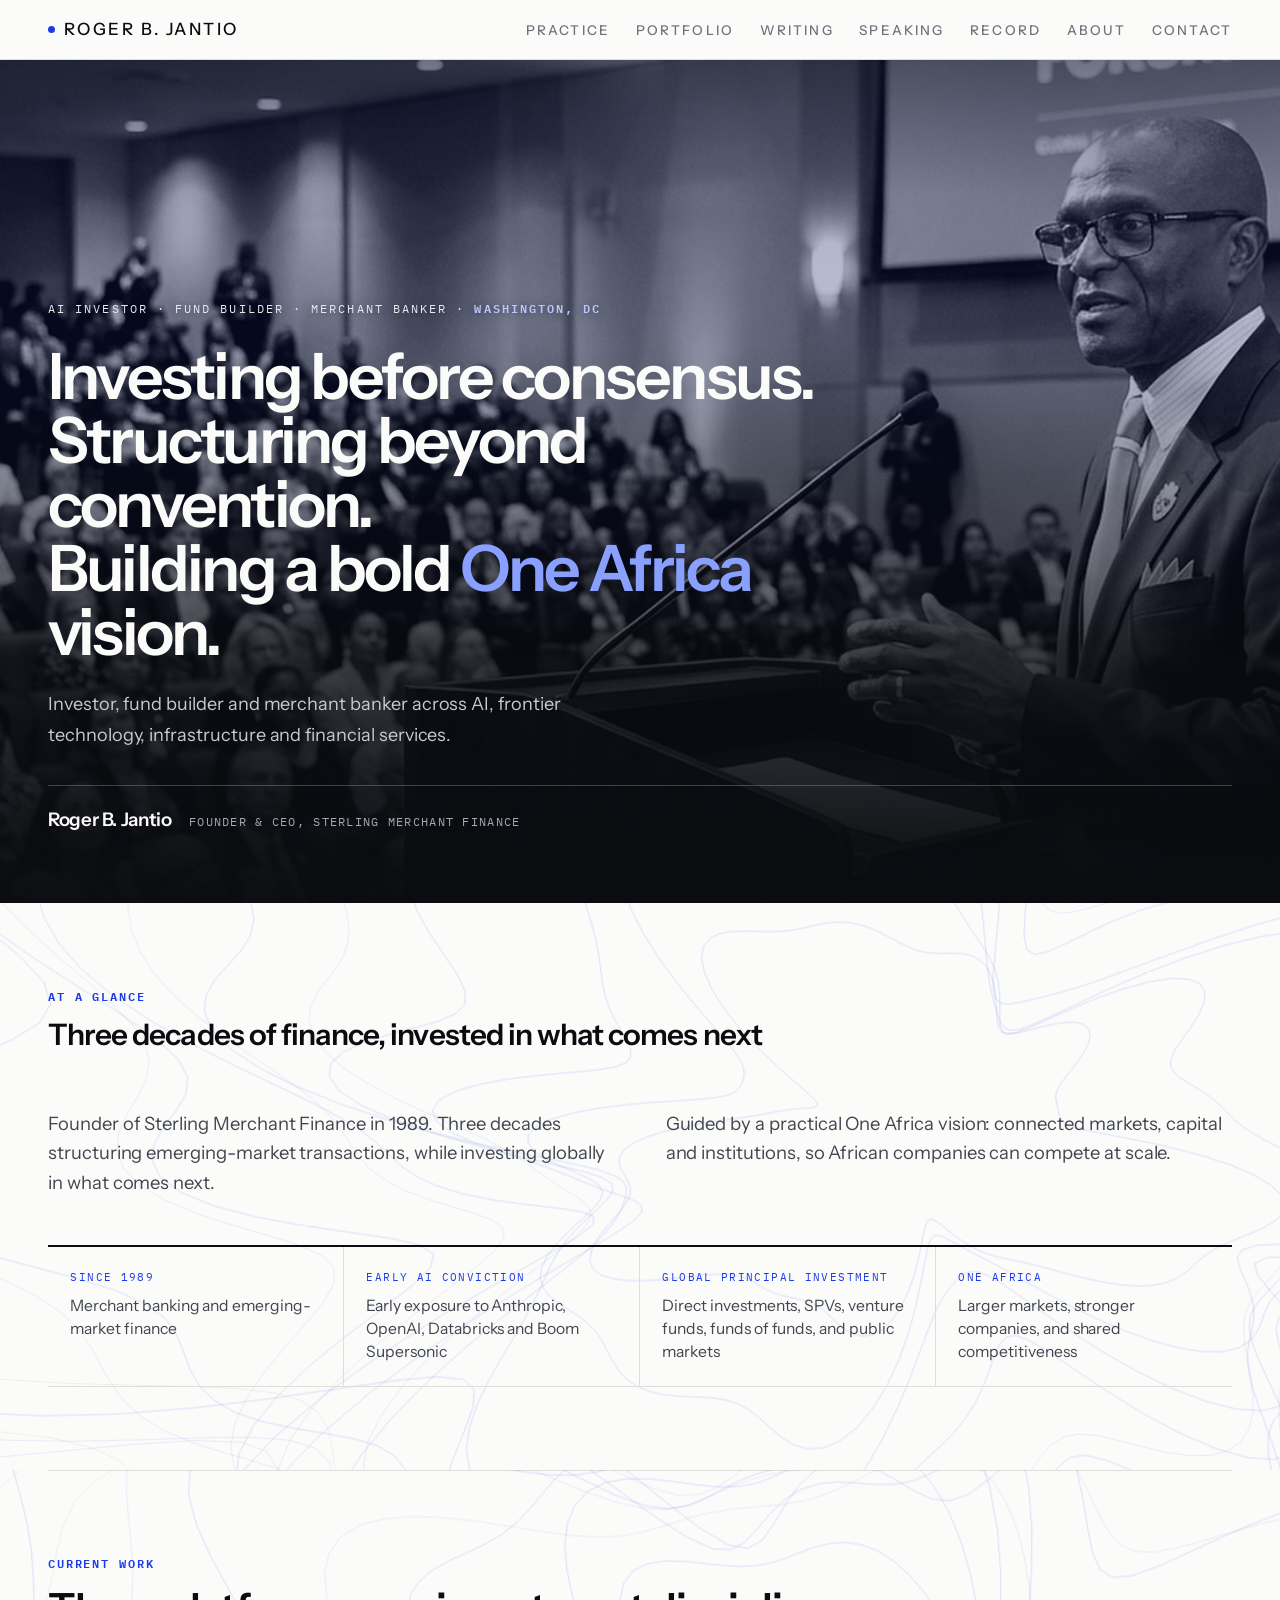
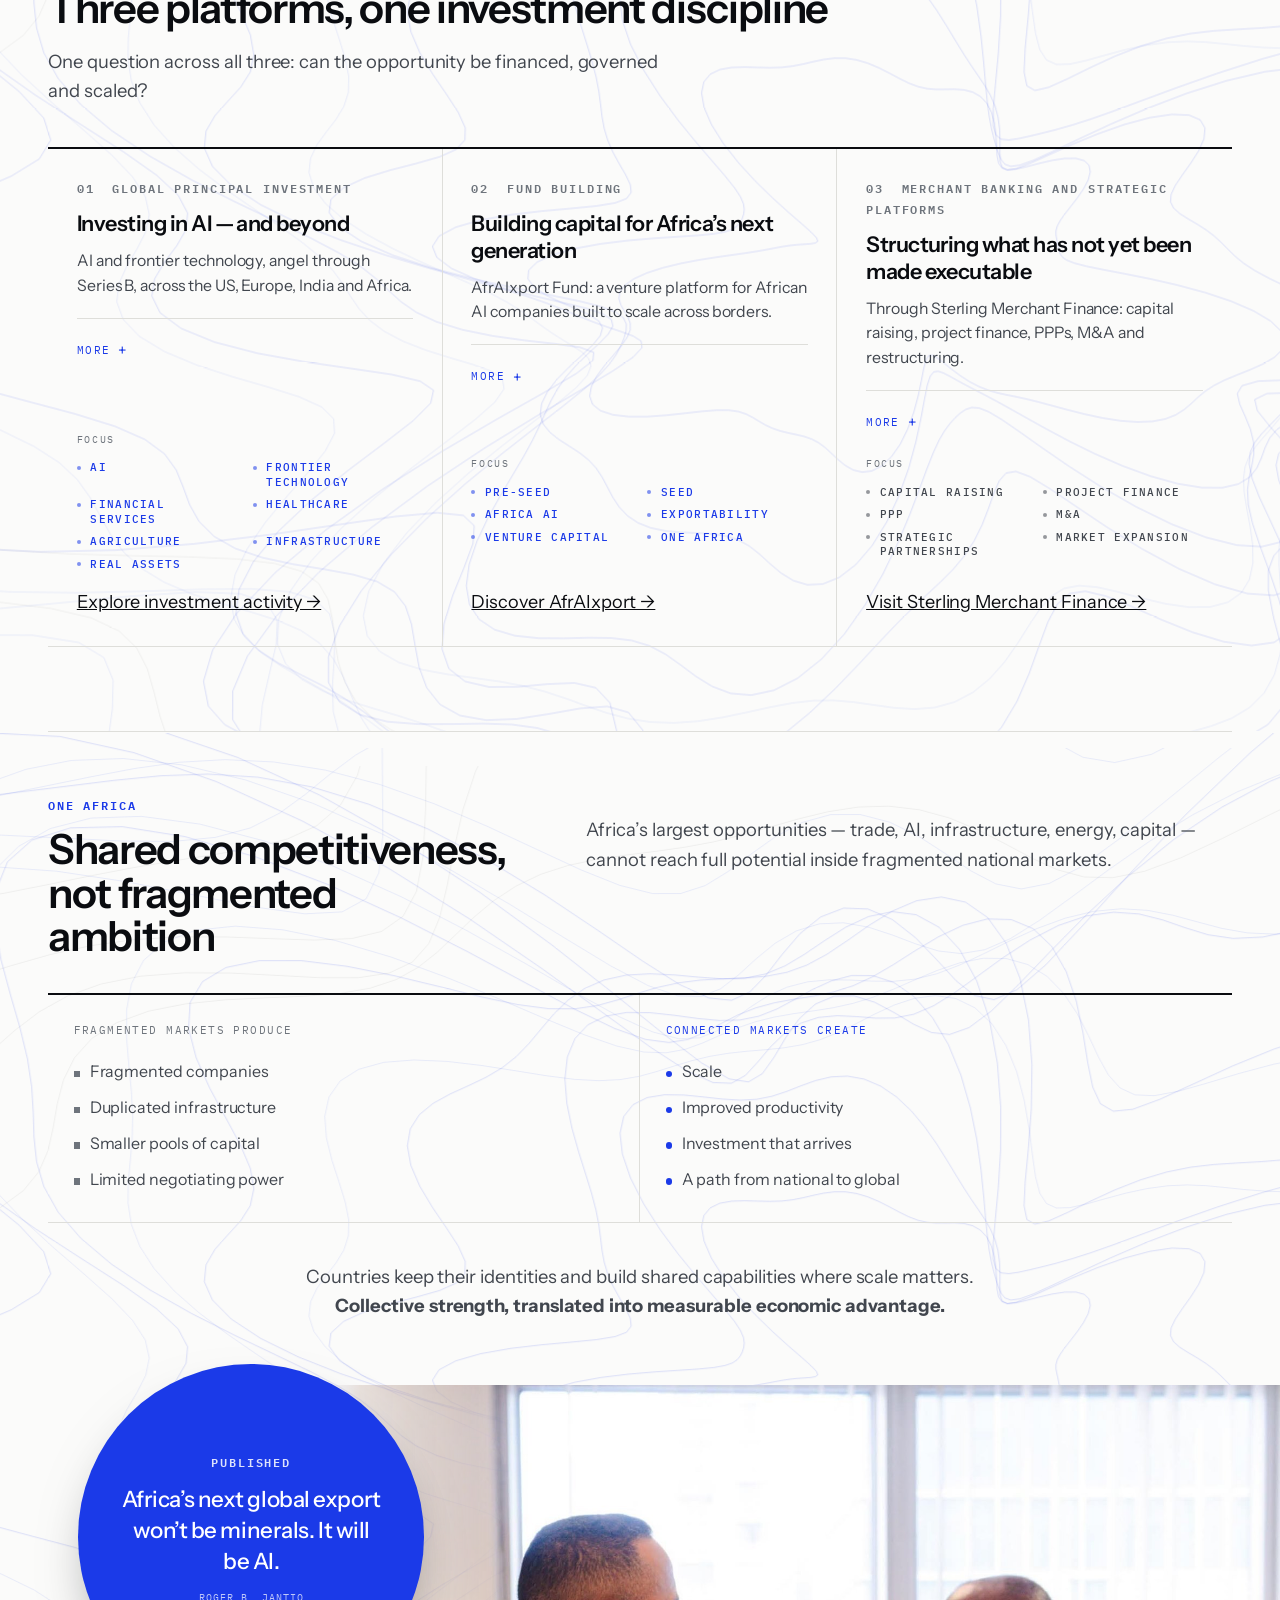
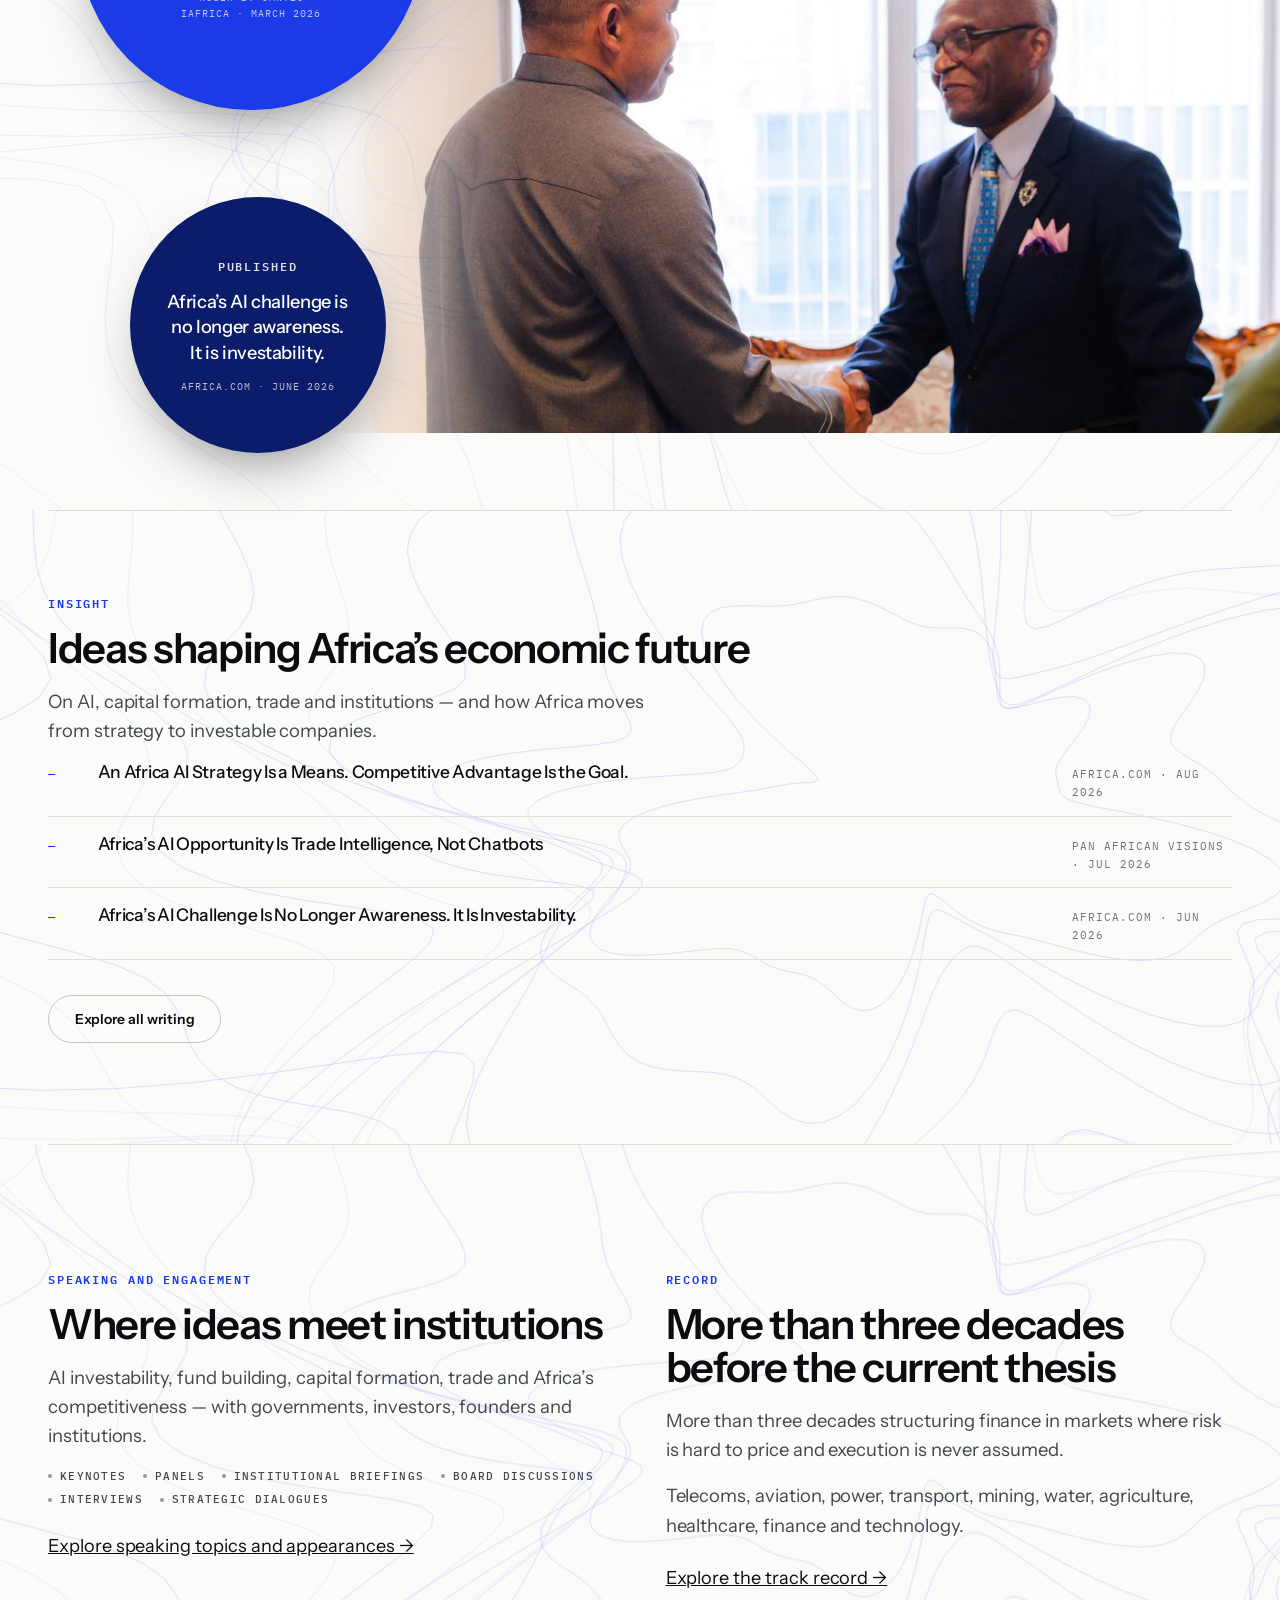
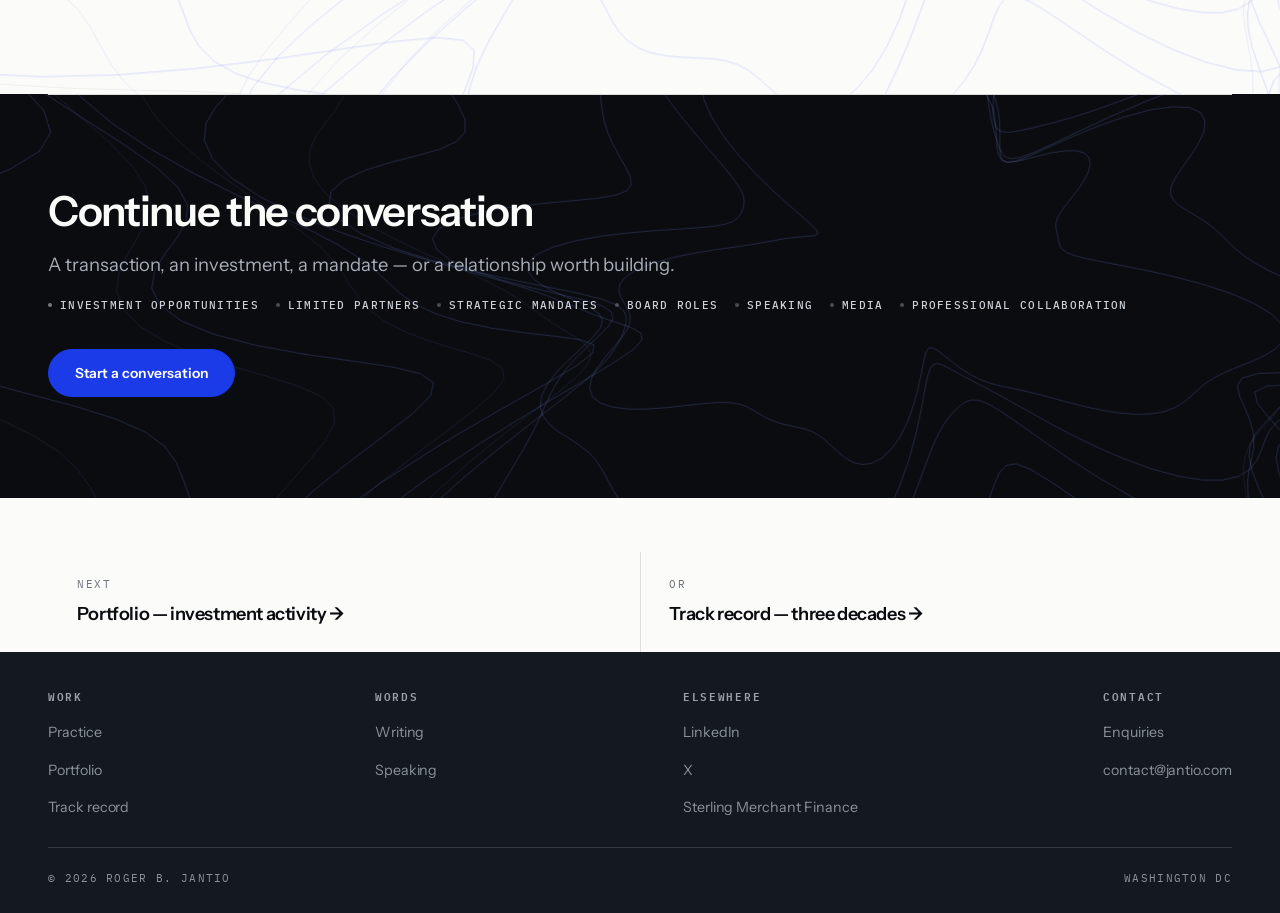
==== commit 5221a414: "Add files via upload" ====
--- a/index.html
+++ b/index.html
@@ -14,15 +14,15 @@
 <body>
 <nav class="nav">
   <div class="nav-in">
-    <a class="id" href="index.html"><span class="dot" aria-hidden="true"></span>Roger&nbsp;B.&nbsp;Jantio</a>
+    <a class="id" href="/"><span class="dot" aria-hidden="true"></span>Roger&nbsp;B.&nbsp;Jantio</a>
     <ul class="nav-links">
-      <li><a href="practice.html">Practice</a></li>
-      <li><a href="portfolio.html">Portfolio</a></li>
-      <li><a href="writing.html">Writing</a></li>
-      <li><a href="speaking.html">Speaking</a></li>
-      <li><a href="record.html">Record</a></li>
-      <li><a href="about.html">About</a></li>
-      <li><a href="contact.html">Contact</a></li>
+      <li><a href="/practice">Practice</a></li>
+      <li><a href="/portfolio">Portfolio</a></li>
+      <li><a href="/writing">Writing</a></li>
+      <li><a href="/speaking">Speaking</a></li>
+      <li><a href="/record">Record</a></li>
+      <li><a href="/about">About</a></li>
+      <li><a href="/contact">Contact</a></li>
     </ul>
     <button class="burger" aria-label="Menu" aria-expanded="false"><i></i><i></i><i></i></button>
   </div>
@@ -76,7 +76,7 @@
       <p>AI and frontier technology, angel through Series B, across the US, Europe, India and Africa.</p>
       <details class="more"><summary>More</summary><div class="more-bd"><p>The portfolio includes early investment exposure to companies that have since become leaders in artificial intelligence, alongside emerging businesses with credible paths toward category leadership and unicorn scale.</p><p>Beyond technology, Roger invests in and evaluates select opportunities across financial services, healthcare, sustainable agriculture, consumer markets, infrastructure, and real assets.</p></div></details>
       <span class="tg-lab">Focus</span><div class="tags"><span class="chip chip-a">AI</span><span class="chip chip-a">Frontier technology</span><span class="chip chip-a">Financial services</span><span class="chip chip-a">Healthcare</span><span class="chip chip-a">Agriculture</span><span class="chip chip-a">Infrastructure</span><span class="chip chip-a">Real assets</span></div>
-      <a class="out" href="portfolio.html">Explore investment activity &rarr;</a>
+      <a class="out" href="/portfolio">Explore investment activity &rarr;</a>
     </div>
     <div class="plat">
       <span class="lab lab-m">02 &nbsp;Fund building</span>
@@ -84,7 +84,7 @@
       <p>AfrAIxport Fund: a venture platform for African AI companies built to scale across borders.</p>
       <details class="more"><summary>More</summary><div class="more-bd"><p>The fund is grounded in a simple thesis: Africa&rsquo;s AI challenge is no longer awareness. It is investability. The opportunity is to connect capable founders with appropriate capital, institutional support, larger markets, and pathways to global competitiveness.</p></div></details>
       <span class="tg-lab">Focus</span><div class="tags"><span class="chip chip-a">Pre-seed</span><span class="chip chip-a">Seed</span><span class="chip chip-a">Africa AI</span><span class="chip chip-a">Exportability</span><span class="chip chip-a">Venture capital</span><span class="chip chip-a">One Africa</span></div>
-      <a class="out" href="practice.html#fund">Discover AfrAIxport &rarr;</a>
+      <a class="out" href="/practice#fund">Discover AfrAIxport &rarr;</a>
     </div>
     <div class="plat">
       <span class="lab lab-m">03 &nbsp;Merchant banking and strategic platforms</span>
@@ -139,7 +139,7 @@
       <li><a href="https://panafricanvisions.com/2026/07/africas-ai-opportunity-is-trade-intelligence-not-chatbots/" target="_blank" rel="noopener"><span class="ix">&mdash;</span><span class="ti">Africa&rsquo;s AI Opportunity Is Trade Intelligence, Not Chatbots</span><span class="sr">Pan African Visions &middot; Jul 2026</span></a></li>
       <li><a href="https://africa.com/africas-ai-challenge-is-no-longer-awareness-it-is-investability/" target="_blank" rel="noopener"><span class="ix">&mdash;</span><span class="ti">Africa&rsquo;s AI Challenge Is No Longer Awareness. It Is Investability.</span><span class="sr">Africa.com &middot; Jun 2026</span></a></li>
     </ul>
-    <p style="margin-top:clamp(1.5rem,3vw,2.2rem)"><a class="pill pill-d" href="writing.html">Explore all writing</a></p>
+    <p style="margin-top:clamp(1.5rem,3vw,2.2rem)"><a class="pill pill-d" href="/writing">Explore all writing</a></p>
   </div>
 </section>
 
@@ -152,14 +152,14 @@
         <h2 class="h2">Where ideas meet institutions</h2>
         <p class="dek">AI investability, fund building, capital formation, trade and Africa&rsquo;s competitiveness &mdash; with governments, investors, founders and institutions.</p>
         <div class="tags"><span class="chip">Keynotes</span><span class="chip">Panels</span><span class="chip">Institutional briefings</span><span class="chip">Board discussions</span><span class="chip">Interviews</span><span class="chip">Strategic dialogues</span></div>
-        <p style="margin-top:1.4rem"><a class="out" href="speaking.html">Explore speaking topics and appearances &rarr;</a></p>
+        <p style="margin-top:1.4rem"><a class="out" href="/speaking">Explore speaking topics and appearances &rarr;</a></p>
       </div>
       <div>
         <span class="lab">Record</span>
         <h2 class="h2">More than three decades before the current thesis</h2>
         <p class="dek">More than three decades structuring finance in markets where risk is hard to price and execution is never assumed.</p>
         <p class="dek">Telecoms, aviation, power, transport, mining, water, agriculture, healthcare, finance and technology.</p>
-        <p style="margin-top:1.4rem"><a class="out" href="record.html">Explore the track record &rarr;</a></p>
+        <p style="margin-top:1.4rem"><a class="out" href="/record">Explore the track record &rarr;</a></p>
       </div>
     </div>
   </div>
@@ -171,27 +171,27 @@
     <h2 class="h2">Continue the conversation</h2>
     <p class="dek">A transaction, an investment, a mandate &mdash; or a relationship worth building.</p>
     <div class="tags"><span class="chip">Investment opportunities</span><span class="chip">Limited partners</span><span class="chip">Strategic mandates</span><span class="chip">Board roles</span><span class="chip">Speaking</span><span class="chip">Media</span><span class="chip">Professional collaboration</span></div>
-    <p style="margin-top:clamp(1.5rem,3vw,2.2rem)"><a class="pill" href="contact.html">Start a conversation</a></p>
+    <p style="margin-top:clamp(1.5rem,3vw,2.2rem)"><a class="pill" href="/contact">Start a conversation</a></p>
   </div>
 </section>
 
 <div class="wrap">
   <div class="nextnav">
-    <a href="portfolio.html"><span class="k">Next</span><span class="t">Portfolio &mdash; investment activity &rarr;</span></a>
-    <a href="record.html"><span class="k">Or</span><span class="t">Track record &mdash; three decades &rarr;</span></a>
+    <a href="/portfolio"><span class="k">Next</span><span class="t">Portfolio &mdash; investment activity &rarr;</span></a>
+    <a href="/record"><span class="k">Or</span><span class="t">Track record &mdash; three decades &rarr;</span></a>
   </div>
 </div>
 <footer>
   <div class="foot-in">
     <div class="foot-top">
-      <div><h5>Work</h5><ul><li><a href="practice.html">Practice</a></li><li><a href="portfolio.html">Portfolio</a></li><li><a href="record.html">Track record</a></li></ul></div>
-      <div><h5>Words</h5><ul><li><a href="writing.html">Writing</a></li><li><a href="speaking.html">Speaking</a></li></ul></div>
+      <div><h5>Work</h5><ul><li><a href="/practice">Practice</a></li><li><a href="/portfolio">Portfolio</a></li><li><a href="/record">Track record</a></li></ul></div>
+      <div><h5>Words</h5><ul><li><a href="/writing">Writing</a></li><li><a href="/speaking">Speaking</a></li></ul></div>
       <div><h5>Elsewhere</h5><ul>
         <li><a href="https://www.linkedin.com/in/roger-jantio-3262a113/" target="_blank" rel="noopener">LinkedIn</a></li>
         <li><a href="https://x.com/Rjantio" target="_blank" rel="noopener">X</a></li>
         <li><a href="https://www.sterlingus.com" target="_blank" rel="noopener">Sterling Merchant Finance</a></li>
       </ul></div>
-      <div><h5>Contact</h5><ul><li><a href="contact.html">Enquiries</a></li><li><a href="mailto:contact@jantio.com">contact@jantio.com</a></li></ul></div>
+      <div><h5>Contact</h5><ul><li><a href="/contact">Enquiries</a></li><li><a href="mailto:contact@jantio.com">contact@jantio.com</a></li></ul></div>
     </div>
     <div class="foot-bot"><span>&copy; 2026 Roger B. Jantio</span><span>Washington&nbsp;DC</span></div>
   </div>
